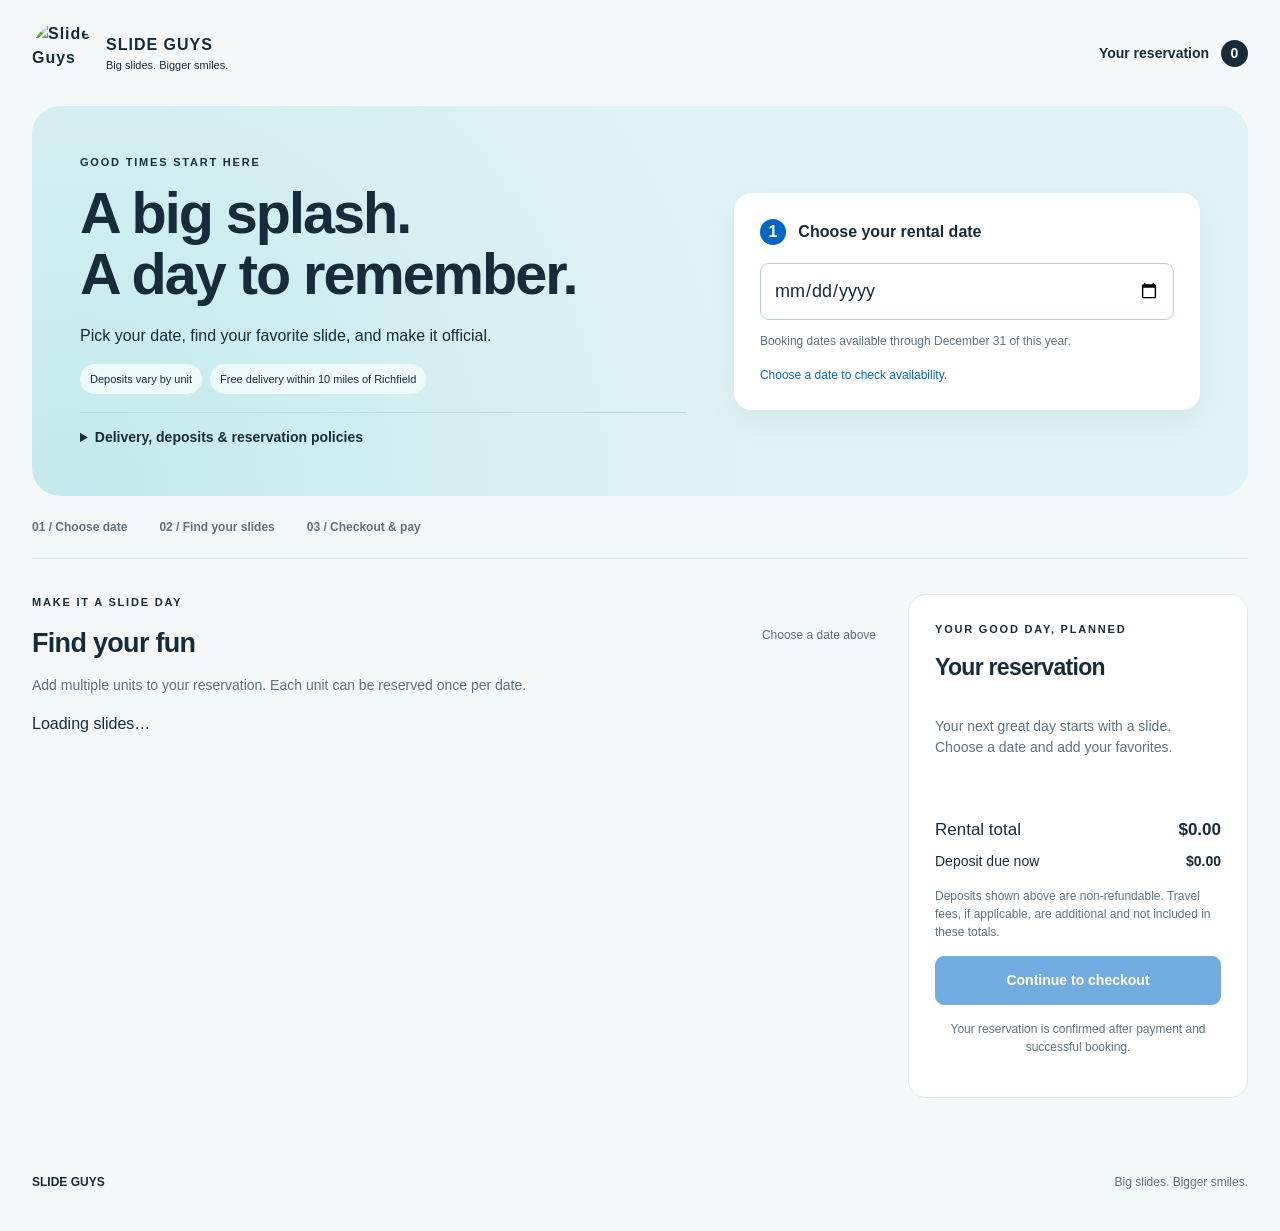
==== index.html @ e50cfa5d "Enhance recovery controls and error handling Refactor recovery controls and improve error handling i" ====
<!doctype html>
<html lang="en"><head><meta charset="utf-8"><meta name="viewport" content="width=device-width,initial-scale=1"><title>Reserve your next great day | Slide Guys</title><meta name="robots" content="noindex,nofollow"><style>:root{--ink:#162c3b;--muted:#5d7180;--blue:#0067c6;--line:#dce6ea;--green:#187447;--paper:#f5f8f8}*{box-sizing:border-box}html{scroll-behavior:smooth;scroll-padding-top:24px}body{margin:0;background:var(--paper);color:var(--ink);font-family:Arial,Helvetica,sans-serif;line-height:1.5}header,main,footer{max-width:1280px;margin:auto}header{display:flex;justify-content:space-between;align-items:center;padding:22px 32px;gap:16px}.brand{display:flex;align-items:center;gap:12px;color:var(--ink);text-decoration:none;font-weight:900;letter-spacing:1px}.brand img{width:62px;height:62px;border-radius:50%}.brand small{display:block;font-size:11px;font-weight:400;letter-spacing:0}.cart-link{color:var(--ink);text-decoration:none;font-size:14px;font-weight:700}.cart-link span{display:inline-grid;place-items:center;background:var(--ink);color:white;border-radius:50%;width:27px;height:27px;margin-left:8px}main{padding:0 32px}.hero{background:#dff2f5;border-radius:28px;padding:48px;display:grid;grid-template-columns:1.3fr 1fr;gap:48px;align-items:center;background-image:radial-gradient(circle at 4% 100%,#c3eaee 0,transparent 55%)}h1{font-size:clamp(36px,4.5vw,60px);letter-spacing:-2px;line-height:1.07;margin:10px 0 18px}h2{font-size:27px;letter-spacing:-.7px;margin:0 0 12px}h3{font-size:19px;margin:0 0 12px}p{margin:0 0 16px}.eyebrow{font-size:11px;font-weight:800;letter-spacing:1.8px;margin-bottom:12px}.hero-tags{display:flex;gap:8px;flex-wrap:wrap;font-size:11px}.hero-tags span{background:#ffffffaa;border-radius:20px;padding:7px 10px}.date-panel{background:white;padding:26px;border-radius:18px;box-shadow:0 12px 32px #18485b0c}.date-panel label{display:block;font-weight:700;margin-bottom:18px}.step{display:inline-grid;place-items:center;background:var(--blue);color:white;border-radius:50%;width:26px;height:26px;margin-right:8px}input{font:inherit;color:var(--ink);background:white;border:1px solid #b9cbd4;border-radius:9px;padding:13px;width:100%;min-width:0;margin-top:7px}input:focus-visible,button:focus-visible,a:focus-visible,summary:focus-visible{outline:3px solid #00a1d9;outline-offset:3px}.date-panel input{font-size:18px;margin:0 0 12px}.date-panel p,#dateStatus{font-size:12px;color:var(--muted)}#dateStatus{color:var(--blue)}.steps{display:flex;gap:32px;border-bottom:1px solid var(--line);padding:22px 0;font-size:12px;font-weight:700;color:var(--muted)}.layout{display:grid;grid-template-columns:minmax(0,1fr) 340px;gap:32px;margin:35px 0}.section-head{display:flex;justify-content:space-between;align-items:center;gap:12px}.section-head>span{font-size:12px;color:var(--muted)}.muted,.fine{color:var(--muted)}.muted{font-size:14px}.fine{font-size:12px;margin:15px 0}.center{text-align:center}.unit-grid{display:grid;grid-template-columns:repeat(2,minmax(0,1fr));gap:20px}.unit-card{background:white;border:1px solid var(--line);border-radius:18px;overflow:hidden;transition:box-shadow .2s,transform .2s}.unit-card:hover{box-shadow:0 10px 25px #162c3b12;transform:translateY(-2px)}.unit-image{position:relative;background:#edf3f5;min-height:210px}.unit-image img{width:100%;height:230px;object-fit:contain;display:block}.badge{position:absolute;top:12px;left:12px;padding:5px 10px;background:white;border-radius:20px;font-size:11px;font-weight:700;box-shadow:0 2px 8px #0001}.badge.available{color:var(--green)}.card-body{padding:20px}.card-body h3{font-size:20px;margin-bottom:8px}.price{font-size:23px;font-weight:800;margin-bottom:16px}.price small{font-size:12px;font-weight:400;color:var(--muted)}button{font:inherit;cursor:pointer;transition:background .15s,transform .15s}button:active{transform:scale(.98)}.primary,.secondary{border-radius:9px;padding:13px 18px;font-size:14px;font-weight:700;width:100%;border:1px solid var(--blue)}.primary{background:var(--blue);color:white}.primary:hover{background:#0057a8}.secondary{background:white;color:var(--blue)}.secondary:hover,.secondary.active{background:#e7f2ff}.secondary.active{outline:2px solid var(--blue)}button:disabled{cursor:default;opacity:.55;transform:none}.panel{background:white;border:1px solid var(--line);border-radius:18px;padding:26px}.cart{position:sticky;top:24px;align-self:start}.cart h2{font-size:23px}.empty{font-size:14px;color:var(--muted);padding:20px 0}#cartList{list-style:none;padding:0;margin:0}#cartList li{padding:16px 0;border-bottom:1px solid var(--line);display:flex;justify-content:space-between;gap:10px;font-size:14px}#cartList small{display:block;color:var(--muted);margin:4px 0}.remove{border:0;background:none;color:var(--muted);font-size:12px;text-decoration:underline;padding:4px 0}.totals{padding-top:15px}.totals>div{display:flex;justify-content:space-between;gap:16px;margin:8px 0;font-size:14px}.totals>div:first-child{font-size:17px}.policies{margin:28px 0;border-top:1px solid var(--line);border-bottom:1px solid var(--line);padding:18px 0;font-size:14px}summary{cursor:pointer;font-weight:700}.policy-content{padding-top:18px;color:var(--muted)}.checkout{max-width:760px;margin:32px auto}.fields{display:grid;grid-template-columns:1fr 1fr;gap:18px}.fields label{font-size:13px;font-weight:700}.wide{grid-column:1/-1}fieldset{border:0;padding:0;margin:0;min-width:0}.agreement{background:var(--paper);border-radius:12px;padding:22px;margin:26px 0;font-size:14px}.agreement a{color:var(--blue)}.checkbox{display:flex;align-items:flex-start;gap:12px;font-weight:700}.checkbox input{width:20px;height:20px;flex-shrink:0;margin:2px 0}.pay-choices{display:flex;gap:12px}#paypalButtons{max-width:480px;margin:24px auto}#paypalStatus{margin:16px 0 0;font-size:14px}.error{color:#a52d30!important}#notice{padding:16px;background:#fff0ed;border-radius:12px;margin-top:18px;color:#8c3026}.confirmation{max-width:720px;margin:40px auto;text-align:center}.confirmation h1{font-size:48px}.checkmark{display:grid;place-items:center;background:#e3f5e9;color:var(--green);font-size:38px;width:78px;height:78px;border-radius:50%;margin:0 auto 25px}.confirmation .totals{border-top:1px solid var(--line);margin:20px 0;text-align:left}.confirmation ul{text-align:left;padding-left:20px}.confirmation .secondary{width:auto}footer{padding:40px 32px;font-weight:800;font-size:12px}footer span{float:right;font-weight:400;color:var(--muted)}#toast{position:fixed;bottom:24px;left:50%;transform:translateX(-50%);padding:14px 22px;border-radius:30px;background:var(--ink);color:white;box-shadow:0 5px 25px #0002;z-index:10;font-size:14px;max-width:90vw}[hidden]{display:none!important}@media(max-width:1000px){.hero{padding:32px;gap:24px}.layout{grid-template-columns:minmax(0,1fr) 300px;gap:22px}.unit-grid{grid-template-columns:1fr}}@media(max-width:700px){header{padding:16px}.brand img{width:44px;height:44px}.brand{font-size:13px}.cart-link{font-size:12px}main{padding:0 16px}.hero{grid-template-columns:1fr;padding:26px;gap:24px;border-radius:20px}.steps{gap:14px;font-size:10px;justify-content:space-between}.layout{grid-template-columns:1fr}.unit-grid{grid-template-columns:repeat(2,minmax(0,1fr));gap:12px}.unit-image{min-height:155px}.unit-image img{height:165px}.card-body{padding:14px}.card-body h3{font-size:17px}.price{font-size:20px}.card-body button{padding:12px 6px;font-size:12px}.cart{position:static}.fields{grid-template-columns:1fr}.wide{grid-column:auto}.pay-choices{flex-direction:column}.section-head{align-items:flex-start}.section-head>span{max-width:120px}.panel{padding:22px}.confirmation h1{font-size:38px}footer{padding:30px 16px}}@media(max-width:380px){.unit-grid{grid-template-columns:1fr}}@media(prefers-reduced-motion:reduce){html{scroll-behavior:auto}*{transition:none!important}}@media print{header,.hero,.steps,.layout,.checkout,footer,#notice,#toast,#printBtn{display:none!important}.confirmation{border:0;margin:0;max-width:none}body{background:white}}
.hero .policies{margin:18px 0 0;padding:14px 0 0;border-top:1px solid #bad9df;border-bottom:0}.hero .policy-content p:last-child{margin-bottom:0}
</style></head>
<body><header><a class="brand" href="#"><img src="https://lh3.googleusercontent.com/a-/ALV-UjUTAoSFAR5OUMj0ZCkgLF1RMYoE-Q85G0HPftaFEBBIjjzw9cQ=s265-w265-h265" alt="Slide Guys"><span>SLIDE GUYS<small>Big slides. Bigger smiles.</small></span></a><a class="cart-link" href="#cartSection">Your reservation <span id="cartCount">0</span></a></header>
<main><section class="hero"><div><p class="eyebrow">GOOD TIMES START HERE</p><h1>A big splash.<br>A day to remember.</h1><p>Pick your date, find your favorite slide, and make it official.</p><div class="hero-tags"><span>Deposits vary by unit</span><span>Free delivery within 10 miles of Richfield</span></div><details class="policies"><summary>Delivery, deposits & reservation policies</summary><div class="policy-content"><p>Deliveries within 10 miles of Richfield are free.</p><p>All other outlying areas are available with a Travel Fee. $35 for 10–20 miles, $52 for 20–30 miles, $96 for 30–40 miles. <strong>Travel fees are not included in the total price.</strong></p><p>No cancellations. Rescheduling is subject to availability.</p><p>A non-refundable deposit is due at reservation for each unit. Each unit’s deposit is shown with its rental price. We accept Venmo, credit card, and PayPal for the deposit. We can collect cash, check, Cash App, Venmo, or PayPal the day of.</p></div></details></div><div class="date-panel"><label for="date"><span class="step">1</span> Choose your rental date</label><input type="date" id="date" required aria-describedby="dateHelp"><p id="dateHelp">Booking dates available through December 31 of this year.</p><div id="dateStatus" role="status">Choose a date to check availability.</div></div></section>
<nav class="steps" aria-label="Reservation steps"><span>01 / Choose date</span><span>02 / Find your slides</span><span>03 / Checkout & pay</span></nav>
<div id="notice" role="status" tabindex="-1" hidden></div>
<div class="layout" id="shopping"><section aria-labelledby="browseTitle"><div class="section-head"><div><p class="eyebrow">MAKE IT A SLIDE DAY</p><h2 id="browseTitle">Find your fun</h2></div><span id="browseDate">Choose a date above</span></div><p class="muted">Add multiple units to your reservation. Each unit can be reserved once per date.</p><div id="unitGrid" class="unit-grid" aria-live="polite"><p>Loading slides…</p></div><button id="retry" class="secondary" hidden>Retry loading slides</button>
</section>
<aside id="cartSection" class="cart panel"><p class="eyebrow">YOUR GOOD DAY, PLANNED</p><h2>Your reservation</h2><p id="emptyCart" class="empty">Your next great day starts with a slide. Choose a date and add your favorites.</p><ul id="cartList"></ul><div class="totals"><div><span>Rental total</span><strong id="cartTotal">$0.00</strong></div><div><span>Deposit due now</span><strong id="cartDeposit">$0.00</strong></div></div><p class="fine">Deposits shown above are non-refundable. Travel fees, if applicable, are additional and not included in these totals.</p><button id="checkoutBtn" class="primary" disabled>Continue to checkout</button><p class="fine center">Your reservation is confirmed after payment and successful booking.</p></aside></div>
<section id="checkout" class="panel checkout" hidden aria-labelledby="checkoutTitle"><p class="eyebrow">LET’S MAKE IT OFFICIAL</p><h2 id="checkoutTitle" tabindex="-1">Checkout</h2><p class="muted">Tell us where the fun is happening.</p><form id="bookingForm"><fieldset id="customerFields"><div class="fields"><label>Full name<input id="name" autocomplete="name" required></label><label>Phone number<input id="phone" type="tel" autocomplete="tel" required></label><label class="wide">Email address<input id="email" type="email" autocomplete="email" required></label><label>Delivery address<input id="address" autocomplete="street-address" required></label><label>City<input id="city" autocomplete="address-level2" required></label></div><div class="agreement"><h3>One last thing before the fun</h3><p>No cancellations. Rescheduling is subject to availability. Each unit’s deposit is non-refundable. <span id="depositAgreement"></span></p><p>Please review our <a href="https://www.canva.com/design/DAGvLXmYrCQ/urL0oPQKv3g2IDZnXb7URw/view?utm_content=DAGvLXmYrCQ&utm_campaign=designshare&utm_medium=link2&utm_source=uniquelinks&utlId=hcf7d7df185" target="_blank" rel="noopener noreferrer">liability release form ↗</a>. By making a reservation and payment, you are agreeing to the terms and conditions.</p><label class="checkbox"><input type="checkbox" id="agreeTerms" required><span>I have read and agree to the terms, conditions, and liability release.</span></label></div><h3>Choose how much to pay today</h3><div class="pay-choices"><button type="button" id="payDepositBtn" class="secondary" aria-pressed="false">Pay deposit</button><button type="button" id="payFullBtn" class="secondary" aria-pressed="false">Pay full amount</button></div><p class="fine">Pay securely with PayPal, Venmo, or card. Available payment methods are shown below.</p></fieldset></form><div id="paymentOptions" hidden><div id="paypalButtons"></div></div><div id="recoveryPanel" class="agreement" hidden><h3>Let’s check your reservation.</h3><p>We’ll check your payment before you try again.</p><button type="button" id="recoverBtn" class="secondary">Check reservation status</button></div><p id="paypalStatus" role="status" tabindex="-1"></p></section>
<section id="confirmation" class="panel confirmation" hidden tabindex="-1" aria-labelledby="confirmedTitle"><div class="checkmark">✓</div><p class="eyebrow">GET READY FOR A GREAT DAY</p><h1 id="confirmedTitle">You’re booked!</h1><p id="confirmationGreeting"></p><div id="confirmationDetails"></div><p id="emailStatus" role="status"></p><p>Travel fees are additional and are not included above. No cancellations. Rescheduling is subject to availability.</p><button class="secondary" id="printBtn">Print confirmation</button><button type="button" class="secondary" id="newTestBtn" style="margin:12px">Start another reservation</button></section>
</main><footer>SLIDE GUYS <span>Big slides. Bigger smiles.</span></footer><div id="toast" role="status" hidden></div>
<script src="https://cdn.jsdelivr.net/npm/@supabase/supabase-js@2"></script><script>'use strict';
document.addEventListener('DOMContentLoaded', async () => {
  const config = {"url":"https://vaobmohukgcqfvnclqyh.supabase.co","key":"eyJhbGciOiJIUzI1NiIsInR5cCI6IkpXVCJ9.eyJpc3MiOiJzdXBhYmFzZSIsInJlZiI6InZhb2Jtb2h1a2djcWZ2bmNscXloIiwicm9sZSI6ImFub24iLCJpYXQiOjE3NDQ3NTcyNzksImV4cCI6MjA2MDMzMzI3OX0.6pl5QBTVUr8wu3bn4kXhI2kPE5qf97PrIbUw7-0382M"};
  if(location.origin!=='https://slideguys-calendar.vercel.app'){document.getElementById('notice').hidden=false;document.getElementById('notice').textContent='Open this booking page at https://slideguys-calendar.vercel.app/ to connect to the booking checkout.';document.getElementById('unitGrid').textContent='Booking checkout requires the hosted booking page.';return;}
  const $ = id => document.getElementById(id);
  const money = value => '$' + Number(value).toFixed(2);
  const dateText = value => new Date(value + 'T12:00:00').toLocaleDateString('en-US', {month:'short',day:'numeric',year:'numeric'});
  const localDate = date => `${date.getFullYear()}-${String(date.getMonth()+1).padStart(2,'0')}-${String(date.getDate()).padStart(2,'0')}`;
  const today = new Date(), year = today.getFullYear();
  $('date').min = localDate(today); $('date').max = `${year}-12-31`;
  $('dateHelp').textContent = `Choose a date from today through December 31, ${year}. Bookings for next year open January 1st.`;
  let units = [], booked = new Set(), cart = [], checking = false, availabilityReady = false, request = 0;
  let payType = null, locked = false, captured = false, finalized = false, snapshot = null, paypalRendered = false, toastTimer;
  const depositTotal = items => items.reduce((sum,item)=>sum+Math.round(Number(item.deposit)*100),0)/100;
  const total = items => items.reduce((sum,item) => sum + Number(item.price), 0);
  const key = item => `${item.unitId}|${item.date}`;
  const validDate = value => !!value && value >= localDate(new Date()) && value <= `${new Date().getFullYear()}-12-31` && value.startsWith(`${new Date().getFullYear()}-`);
  function notice(message) { $('notice').textContent = message; $('notice').hidden = !message; }
  function status(message, error=false) { $('paypalStatus').textContent = message; $('paypalStatus').classList.toggle('error',error); if(error && recovery){recoveryNeedsAttention=true;recoveryControls();} }
  function toast(message) {clearTimeout(toastTimer);$('toast').textContent=message;$('toast').hidden=false;toastTimer=setTimeout(()=>$('toast').hidden=true,3200);}
  function element(tag,text,className) {const node=document.createElement(tag);if(text!==undefined)node.textContent=text;if(className)node.className=className;return node;}
  function resetPayment() {payType=null;$('paymentOptions').hidden=true;for(const id of ['payFullBtn','payDepositBtn']){$(id).classList.remove('active');$(id).setAttribute('aria-pressed','false');}status('');}
  function lock(value) {locked=value;$('date').disabled=value;$('customerFields').disabled=value;$('checkoutBtn').disabled=value||!cart.length;renderCart();renderUnits();}
  let db;
  try {db=window.supabase.createClient(config.url,config.key);}
  catch(error){notice('The booking service could not load. Please reload this page before continuing.');return;}
  function renderUnits() {
    const grid=$('unitGrid');grid.replaceChildren();
    if(!units.length){grid.append(element('p','No slides are available to display right now.'));return;}
    for(const unit of units){
      const inCart=cart.some(item=>key(item)===`${unit.id}|${$('date').value}`), isBooked=booked.has(String(unit.id));
      const label=!$('date').value?'Choose a date':checking?'Checking availability…':!availabilityReady?'Availability unavailable':isBooked?'Booked for this date':inCart?'In your reservation':'Available';
      const card=element('article',undefined,'unit-card'),media=element('div',undefined,'unit-image'),img=element('img');
      img.src=unit.thumbnail_url||'';img.alt=unit.name;img.loading='lazy';img.addEventListener('error',()=>{img.hidden=true;media.append(element('p','Slide photo unavailable','fine center'));},{once:true});
      media.append(img,element('span',label,'badge'+(label==='Available'?' available':'')));
      const body=element('div',undefined,'card-body'),price=element('div',money(unit.price)+' ','price');price.append(element('small','/ rental'));
      const button=element('button',inCart?'✓ Added':isBooked?'Unavailable':!$('date').value?'Choose a date':'Add to reservation','primary');
      button.type='button';button.disabled=locked||checking||!availabilityReady||isBooked||inCart||!Number.isFinite(Number(unit.deposit_amount))||Number(unit.deposit_amount)<0.01||Number(unit.deposit_amount)>Number(unit.price);button.setAttribute('aria-label',`${button.textContent}: ${unit.name}`);button.addEventListener('click',()=>addUnit(unit));
      body.append(element('h3',unit.name),price,element('p','Deposit: '+money(unit.deposit_amount),'fine'),button);card.append(media,body);grid.append(card);
    }
  }
  function renderCart(){
    $('cartList').replaceChildren();$('emptyCart').hidden=cart.length>0;$('cartCount').textContent=cart.length;
    for(const item of cart){const li=element('li'),info=element('div');info.append(element('strong',item.unitName),element('small',dateText(item.date)));
      const remove=element('button','Remove','remove');remove.type='button';remove.disabled=locked;remove.setAttribute('aria-label',`Remove ${item.unitName} for ${dateText(item.date)}`);
      remove.addEventListener('click',()=>{if(locked)return;cart=cart.filter(other=>key(other)!==key(item));resetPayment();renderCart();renderUnits();if(!cart.length)$('checkout').hidden=true;});
      info.append(element('small','Deposit: '+money(item.deposit)),remove);li.append(info,element('strong',money(item.price)));$('cartList').append(li);
    }
    $('depositAgreement').textContent='Your non-refundable deposit total is '+money(depositTotal(cart))+'.';
    $('cartTotal').textContent=money(total(cart));$('cartDeposit').textContent=money(depositTotal(cart));
    $('payFullBtn').textContent=`Pay full amount · ${money(total(cart))}`;$('payDepositBtn').textContent=`Pay deposit · ${money(depositTotal(cart))}`;
    $('checkoutBtn').disabled=locked||!cart.length;
  }
  async function loadUnits(){
    $('retry').hidden=true;
    try{const {data,error}=await db.from('units').select('id, name, thumbnail_url, price, deposit_amount, order').eq('is_hidden',false).order('order',{ascending:true});if(error)throw error;
      units=data||[];if(units.some(unit=>!Number.isFinite(Number(unit.price))||Number(unit.price)<0))throw new Error('Invalid unit price');
      renderUnits();if($('date').value)await refreshAvailability($('date').value);
    }catch(error){units=[];renderUnits();notice('We could not load the slide catalog. Please try again.');$('retry').hidden=false;}
  }
  async function refreshAvailability(value){
    const token=++request;checking=true;availabilityReady=false;booked=new Set();renderUnits();$('dateStatus').textContent='Checking your date…';
    try{const {data,error}=await db.rpc('sg_live_availability',{p_date:value});if(error)throw error;if(token!==request||$('date').value!==value)return false;
      booked=new Set((data||[]).map(row=>String(row.unit)));availabilityReady=true;$('dateStatus').textContent=`Availability for ${dateText(value)} is ready.`;return true;
    }catch(error){if(token===request)$('dateStatus').textContent='Unable to check availability. Choose your date again to retry.';return false;}
    finally{if(token===request){checking=false;renderUnits();}}
  }
  $('date').addEventListener('change',async()=>{resetPayment();notice('');const value=$('date').value;
    if(!validDate(value)){++request;availabilityReady=false;checking=false;$('date').value='';$('dateStatus').textContent='Choose a date from today through December 31 of this year.';$('browseDate').textContent='Choose a date above';renderUnits();return;}
    $('browseDate').textContent=dateText(value);await refreshAvailability(value);
  });
  async function addUnit(unit){
    if(locked||checking)return;const date=$('date').value;if(!validDate(date))return notice('Please choose a date within the current booking year.');
    if(!await refreshAvailability(date)||date!==$('date').value)return;
    const item={unitId:String(unit.id),unitName:unit.name,price:Number(unit.price),deposit:Number(unit.deposit_amount),date};
    if(booked.has(item.unitId))return notice('That unit has just been booked for this date. Please choose another slide or date.');
    if(cart.some(other=>key(other)===key(item)))return;
    cart.push(item);resetPayment();notice('');renderCart();renderUnits();toast(`${unit.name} added to your reservation`);
  }
  $('retry').addEventListener('click',loadUnits);
  $('bookingForm').addEventListener('submit',event=>event.preventDefault());
  $('checkoutBtn').addEventListener('click',()=>{if(!cart.length||locked)return;$('checkout').hidden=false;$('checkoutTitle').focus();$('checkout').scrollIntoView({behavior:'smooth'});});
  for(const id of ['name','phone','email','address','city','agreeTerms'])$(id).addEventListener('input',()=>{if(!locked)resetPayment();});
  function validate(){
    if(!cart.length){notice('Add at least one slide to your reservation.');return false;}
    if(cart.some(item=>!validDate(item.date))){notice('Every rental date must be from today through December 31 of this year. Remove any invalid dates from your reservation.');return false;}
    for(const id of ['name','phone','email','address','city']){const input=$(id);input.value=input.value.trim();}
    return $('bookingForm').reportValidity();
  }
  async function ensureAvailable(items){
    for(const item of items){const {data,error}=await db.rpc('sg_live_availability',{p_date:item.date});
      if(error)throw new Error('We could not verify availability. Please try again.');
      if(data?.some(row=>row.unit===item.unitId))throw new Error(`${item.unitName} is already booked for ${dateText(item.date)}. Please remove it from your reservation.`);
    }
  }
  function choosePayment(type){if(locked||!validate())return;payType=type;for(const [id,value]of [['payFullBtn','full'],['payDepositBtn','deposit']]){$(id).classList.toggle('active',value===type);$(id).setAttribute('aria-pressed',String(value===type));}
    $('paymentOptions').hidden=false;status(`Paying ${money(type==='full'?total(cart):depositTotal(cart))} today. Travel fees are not included.`);renderPayPal();
  }
  $('payFullBtn').addEventListener('click',()=>choosePayment('full'));$('payDepositBtn').addEventListener('click',()=>choosePayment('deposit'));
  const STORAGE_KEY = 'slide-guys-live-checkout-v1';
  let recovery = null, serverCheckout = null, operationBusy = false, sdkLoading = null;
  let recoveryNeedsAttention=false, recoveryVerified=false;
  function storedRecovery() {
    const value = JSON.parse(localStorage.getItem(STORAGE_KEY) || 'null');
    if (value && (!/^[0-9a-f-]{36}$/.test(value.id) || !/^[0-9a-f]{64}$/.test(value.recovery_token))) {
      throw new Error('The saved checkout is invalid. Contact Slide Guys before starting another reservation.');
    }
    return value;
  }
  function rememberRecovery() {
    // Persist BEFORE any network request. No customer contact details are stored.
    const current = storedRecovery();
    if (current) { recovery = current; return; }
    const value = {id:crypto.randomUUID(),recovery_token:Array.from(crypto.getRandomValues(new Uint8Array(32))).map(n=>n.toString(16).padStart(2,'0')).join('')};
    localStorage.setItem(STORAGE_KEY,JSON.stringify(value));
    recovery = storedRecovery();
    if (!recovery || recovery.id !== value.id) throw new Error('Could not save the checkout recovery reference.');
  }
  async function api(action, payload = {}) {
    recoveryVerified=false;recoveryControls();
    let response, data;
    try {
      response = await fetch(config.url+'/functions/v1/sg-live-checkout',{
        method:'POST',headers:{'Content-Type':'application/json',apikey:config.key,Authorization:'Bearer '+config.key},
        body:JSON.stringify({...payload,...(recovery || {}),action}),signal:AbortSignal.timeout(45000)
      });
      data = await response.json();
    } catch { throw new Error(recovery ? 'Your connection was interrupted. Select “Check reservation status” before trying again.' : 'Could not connect to the checkout server. Check that its allowed website is https://slideguys-calendar.vercel.app and redeploy the function. No checkout has been started.'); }
    if (!response.ok || !data.ok) {const error=new Error(data.message || data.code || 'The checkout could not continue.');error.code=data.code;throw error;}
    if (data.environment !== 'live' && data.checkout?.environment !== 'live') throw new Error('Payment environment verification failed. Payment is blocked.');
    return data;
  }
  function recoveryControls() {
    $('recoveryPanel').hidden = !recovery || !recoveryNeedsAttention || finalized;
    $('recoverBtn').disabled = operationBusy;
  }
  function showTestConfirmation(checkout) {
    finalized = true;
    $('shopping').hidden = true; $('checkout').hidden = true; $('confirmation').hidden = false;
    $('confirmedTitle').textContent = 'You’re booked!';
    $('confirmationGreeting').textContent = 'Your payment and reservation were recorded successfully.';
    const list = element('ul');
    for (const item of checkout.items) list.append(element('li',`${item.unit_name} · ${dateText(item.rental_date)} · ${money(item.price_cents/100)}`));
    const totals = element('div',undefined,'totals');
    for (const [label,value] of [['Rental total',checkout.rental_total_cents],['Amount paid',checkout.paid_cents],['Remaining rental balance',checkout.rental_total_cents-checkout.paid_cents]]) {
      const row = element('div');row.append(element('span',label),element('strong',money(value/100)));totals.append(row);
    }
    $('confirmationDetails').replaceChildren(list,totals,element('p','Reservation: '+checkout.id,'fine'),element('p','PayPal order: '+checkout.order_id,'fine'),element('p','Payment reference: '+checkout.capture_id,'fine'));
    $('emailStatus').textContent = 'Your confirmation emails are queued for delivery. Keep this reservation reference for your records.';
    if(checkout.reservation_changed){$('confirmedTitle').textContent='Reservation updated';$('confirmationGreeting').textContent='Slide Guys has changed or removed this reservation. The details below are your original payment receipt. Contact Slide Guys for the current rental details.';}
    $('confirmation').focus();$('confirmation').scrollIntoView({behavior:'smooth'});
  }
  async function applyCheckout(checkout) {
    if (!checkout || checkout.id !== recovery?.id || checkout.environment !== 'live') throw new Error('Unexpected checkout response. Do not submit another payment.');
    serverCheckout = checkout;recoveryVerified=true;
    if(['held','capture_pending','needs_review'].includes(checkout.status))recoveryNeedsAttention=true;
    cart = checkout.items.map(item=>({unitId:item.unit_id,unitName:item.unit_name,price:item.price_cents/100,deposit:Number(item.deposit_cents??5000)/100,date:item.rental_date}));
    payType = checkout.payment_type;
    lock(true);$('checkout').hidden = false;$('paymentOptions').hidden = true;
    recoveryControls();
    if (checkout.status === 'confirmed') { showTestConfirmation(checkout);return; }
    if (checkout.status === 'expired') {
      // The server releases only unpaid holds. Pending captures cannot reach here.
      localStorage.removeItem(STORAGE_KEY);recovery = null;serverCheckout = null;
      lock(false);resetPayment();recoveryControls();
      status('You’re ready to continue. Choose your payment amount below.');
      return;
    }
    if (checkout.status === 'order_created') {
      status(`Payment: ${money(checkout.payment_due_cents/100)}. Complete your payment below.`);
      $('paymentOptions').hidden = false;await renderPayPal();
    } else if (checkout.status === 'held') {
      status('Getting checkout ready for you…');
      // Only a server-reported held checkout enters this branch. The server
      // rechecks under its lock and refuses release if capture has started.
      const next=(await api('cancel')).checkout;
      if(!next || next.status==='held')throw new Error('We couldn’t finish checking your reservation. Please check its status again.');
      await applyCheckout(next);
    } else {
      status(checkout.status === 'needs_review'
        ? 'We’re reviewing your payment. Please contact Slide Guys before trying to pay again.'
        : 'The payment result is being verified. Use “Check reservation status” to recover the same attempt. Do not pay again.',true);
    }
  }
  async function checkRecovery() {
  async function checkRecovery(releaseUnpaid=false) {
    if(releaseUnpaid===true && recovery){
      recovery.releaseRequested=true;
      try{localStorage.setItem(STORAGE_KEY,JSON.stringify(recovery));}catch{}
    }
    if (operationBusy || !recovery) return;
    recoveryNeedsAttention=true;operationBusy = true;recoveryControls();
    try { await applyCheckout((await api('status')).checkout); }
    try {
      let checkout=(await api('status')).checkout;
      if(recovery?.releaseRequested===true && ['held','order_created'].includes(checkout.status)){
        checkout=(await api('cancel')).checkout;
      }
      await applyCheckout(checkout);
    }
    catch (error) { lock(true);$('checkout').hidden=false;status(error.message,true); }
    finally { operationBusy=false;recoveryControls(); }
  }
  async function loadSandboxSDK() {
    if (window.sgLivePayPal) return;
    if (!sdkLoading) sdkLoading = (async()=>{
      const data = await api('config');
      if (!data.client_id || data.environment !== 'live') throw new Error('Missing payment configuration.');
      await new Promise((resolve,reject)=>{
        const script=document.createElement('script');
        script.setAttribute('data-namespace','sgLivePayPal');
        script.src='https://www.paypal.com/sdk/js?'+new URLSearchParams({'client-id':data.client_id,components:'buttons','enable-funding':'card,venmo',currency:'USD',intent:'capture'});
        script.onload=resolve;script.onerror=()=>{script.remove();reject(new Error('PayPal buttons could not load. Please retry.'));};
        document.head.append(script);
      });
      if (!window.sgLivePayPal) throw new Error('PayPal SDK did not initialize.');
    })().catch(error=>{sdkLoading=null;throw error;});
    await sdkLoading;
  }
  async function renderPayPal() {
    if (paypalRendered) return;
    try {
      await loadSandboxSDK();
      if (paypalRendered) return;
      paypalRendered=true;
      await window.sgLivePayPal.Buttons({style:{layout:'vertical',shape:'rect',label:'pay'},
        createOrder:async()=>{
          if (operationBusy) throw new Error('Checkout is already processing.');
          operationBusy=true;
          try {
            if (recovery) {
              const checkout=(await api('status')).checkout;
              if (checkout.status!=='order_created') {await applyCheckout(checkout);throw new Error('Check this checkout before continuing.');}
              serverCheckout=checkout;
              return checkout.order_id;
            }
            if (!validate() || !payType) throw new Error('Complete your details and choose a payment amount.');
            const payload={items:cart.map(item=>({unit_id:item.unitId,date:item.date})),payment_type:payType,
              expected_due_cents:Math.round((payType==='full'?total(cart):depositTotal(cart))*100),expected_deposit_cents:Math.round(depositTotal(cart)*100),agreed:$('agreeTerms').checked,
              customer:Object.fromEntries(['name','phone','email','address','city'].map(id=>[id,$(id).value.trim()]))};
            rememberRecovery();lock(true);recoveryControls();
            const checkout=(await api('create',payload)).checkout;
            await applyCheckout(checkout);
            if(checkout.status!=='order_created'||!checkout.order_id)throw new Error('The checkout is not payable.');
            return checkout.order_id;
          } catch(error) {
            if(['INVALID_UNIT_DEPOSIT','CHECKOUT_PAUSED','UNIT_UNAVAILABLE','PRICE_CHANGED','INVALID_CART','INVALID_CUSTOMER','INVALID_CATALOG_PRICE','UNIT_NOT_FOUND','INVALID_RENTAL_DATE','DUPLICATE_CART_ITEM','AGREEMENT_REQUIRED','CHECKOUT_CAPACITY','INVALID_PAYMENT_AMOUNT','INVALID_REQUEST'].includes(error.code)){localStorage.removeItem(STORAGE_KEY);recovery=null;serverCheckout=null;lock(false);resetPayment();}
            if(recovery){lock(true);$('paymentOptions').hidden=true;}
            status(error.message,true);throw error;
          } finally {operationBusy=false;recoveryControls();}
        },
        onApprove:async()=>{
          if(operationBusy||finalized||!recovery)return;
          operationBusy=true;lock(true);$('paymentOptions').hidden=true;status('Verifying your payment…');recoveryControls();
          try{await applyCheckout((await api('capture')).checkout);}
          catch(error){status(error.message,true);}
          finally{operationBusy=false;recoveryControls();}
        },
        onCancel:()=>{status('PayPal was closed. You can continue with the payment buttons below.');checkRecovery();},
        onCancel:()=>{status('Checking your payment and getting checkout ready…');checkRecovery(true);},
        onError:()=>{if(recovery){lock(true);$('paymentOptions').hidden=true;recoveryControls();status('The payment did not finish. Use “Check reservation status” before trying again.',true);}
          else if(!$('paypalStatus').classList.contains('error'))status('PayPal could not start. Please try again.',true);}
      }).render('#paypalButtons');
    } catch(error){paypalRendered=false;status(error.message,true);}
  }
  $('recoverBtn').addEventListener('click',checkRecovery);
  $('newTestBtn').addEventListener('click',()=>{
    if(!finalized)return;
    localStorage.removeItem(STORAGE_KEY);location.reload();
  });
  window.addEventListener('storage',event=>{
    if(event.key===STORAGE_KEY){lock(true);$('paymentOptions').hidden=true;notice('The checkout changed in another tab. Reload this page to recover its current state.');}
  });
  async function restoreCheckout(){
    try{recovery=storedRecovery();if(recovery){lock(true);$('checkout').hidden=false;recoveryControls();await checkRecovery();}}
    catch(error){lock(true);notice(error.message);}
  }
  $('printBtn').addEventListener('click',()=>window.print());renderCart();await restoreCheckout();await loadUnits();
});
</script></body></html>
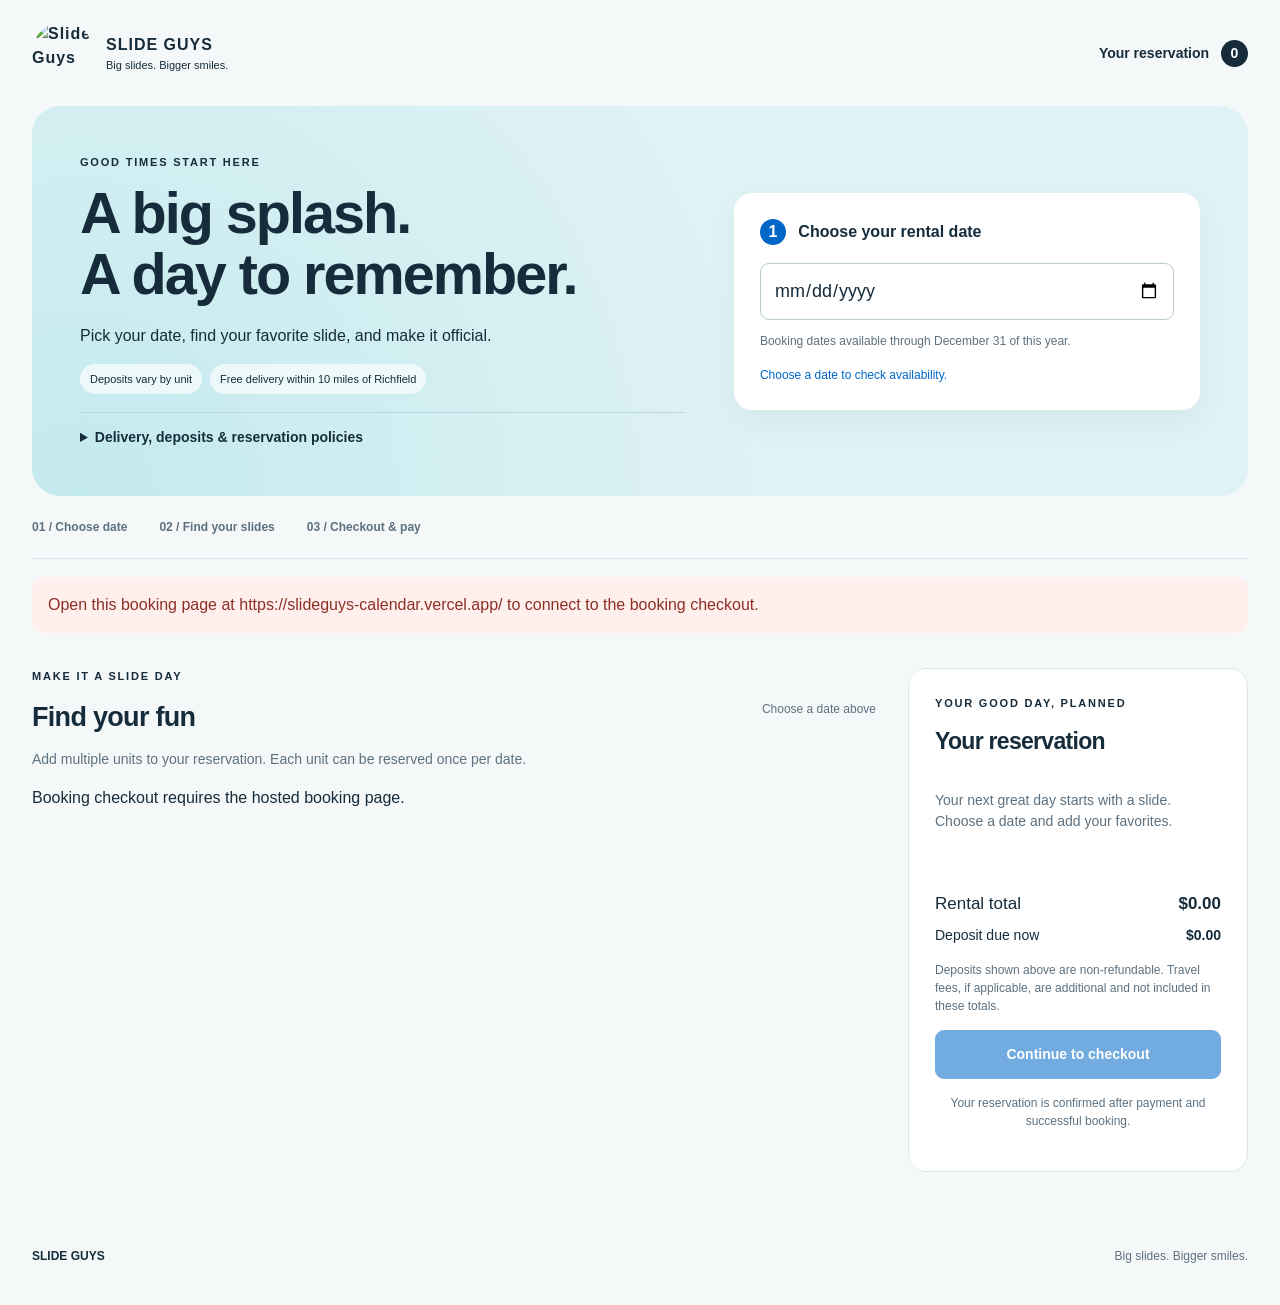
==== commit 980b37ed: "Refactor checkRecovery function and update error handling" ====
--- a/index.html
+++ b/index.html
@@ -196,7 +196,6 @@
         : 'The payment result is being verified. Use “Check reservation status” to recover the same attempt. Do not pay again.',true);
     }
   }
-  async function checkRecovery() {
   async function checkRecovery(releaseUnpaid=false) {
     if(releaseUnpaid===true && recovery){
       recovery.releaseRequested=true;
@@ -204,7 +203,6 @@
     }
     if (operationBusy || !recovery) return;
     recoveryNeedsAttention=true;operationBusy = true;recoveryControls();
-    try { await applyCheckout((await api('status')).checkout); }
     try {
       let checkout=(await api('status')).checkout;
       if(recovery?.releaseRequested===true && ['held','order_created'].includes(checkout.status)){
@@ -270,7 +268,6 @@
           catch(error){status(error.message,true);}
           finally{operationBusy=false;recoveryControls();}
         },
-        onCancel:()=>{status('PayPal was closed. You can continue with the payment buttons below.');checkRecovery();},
         onCancel:()=>{status('Checking your payment and getting checkout ready…');checkRecovery(true);},
         onError:()=>{if(recovery){lock(true);$('paymentOptions').hidden=true;recoveryControls();status('The payment did not finish. Use “Check reservation status” before trying again.',true);}
           else if(!$('paypalStatus').classList.contains('error'))status('PayPal could not start. Please try again.',true);}
@@ -290,5 +287,6 @@
     catch(error){lock(true);notice(error.message);}
   }
   $('printBtn').addEventListener('click',()=>window.print());renderCart();await restoreCheckout();await loadUnits();
+  $('printBtn').addEventListener('click',()=>window.print());renderCart();await Promise.all([restoreCheckout(),loadUnits()]);
 });
 </script></body></html>
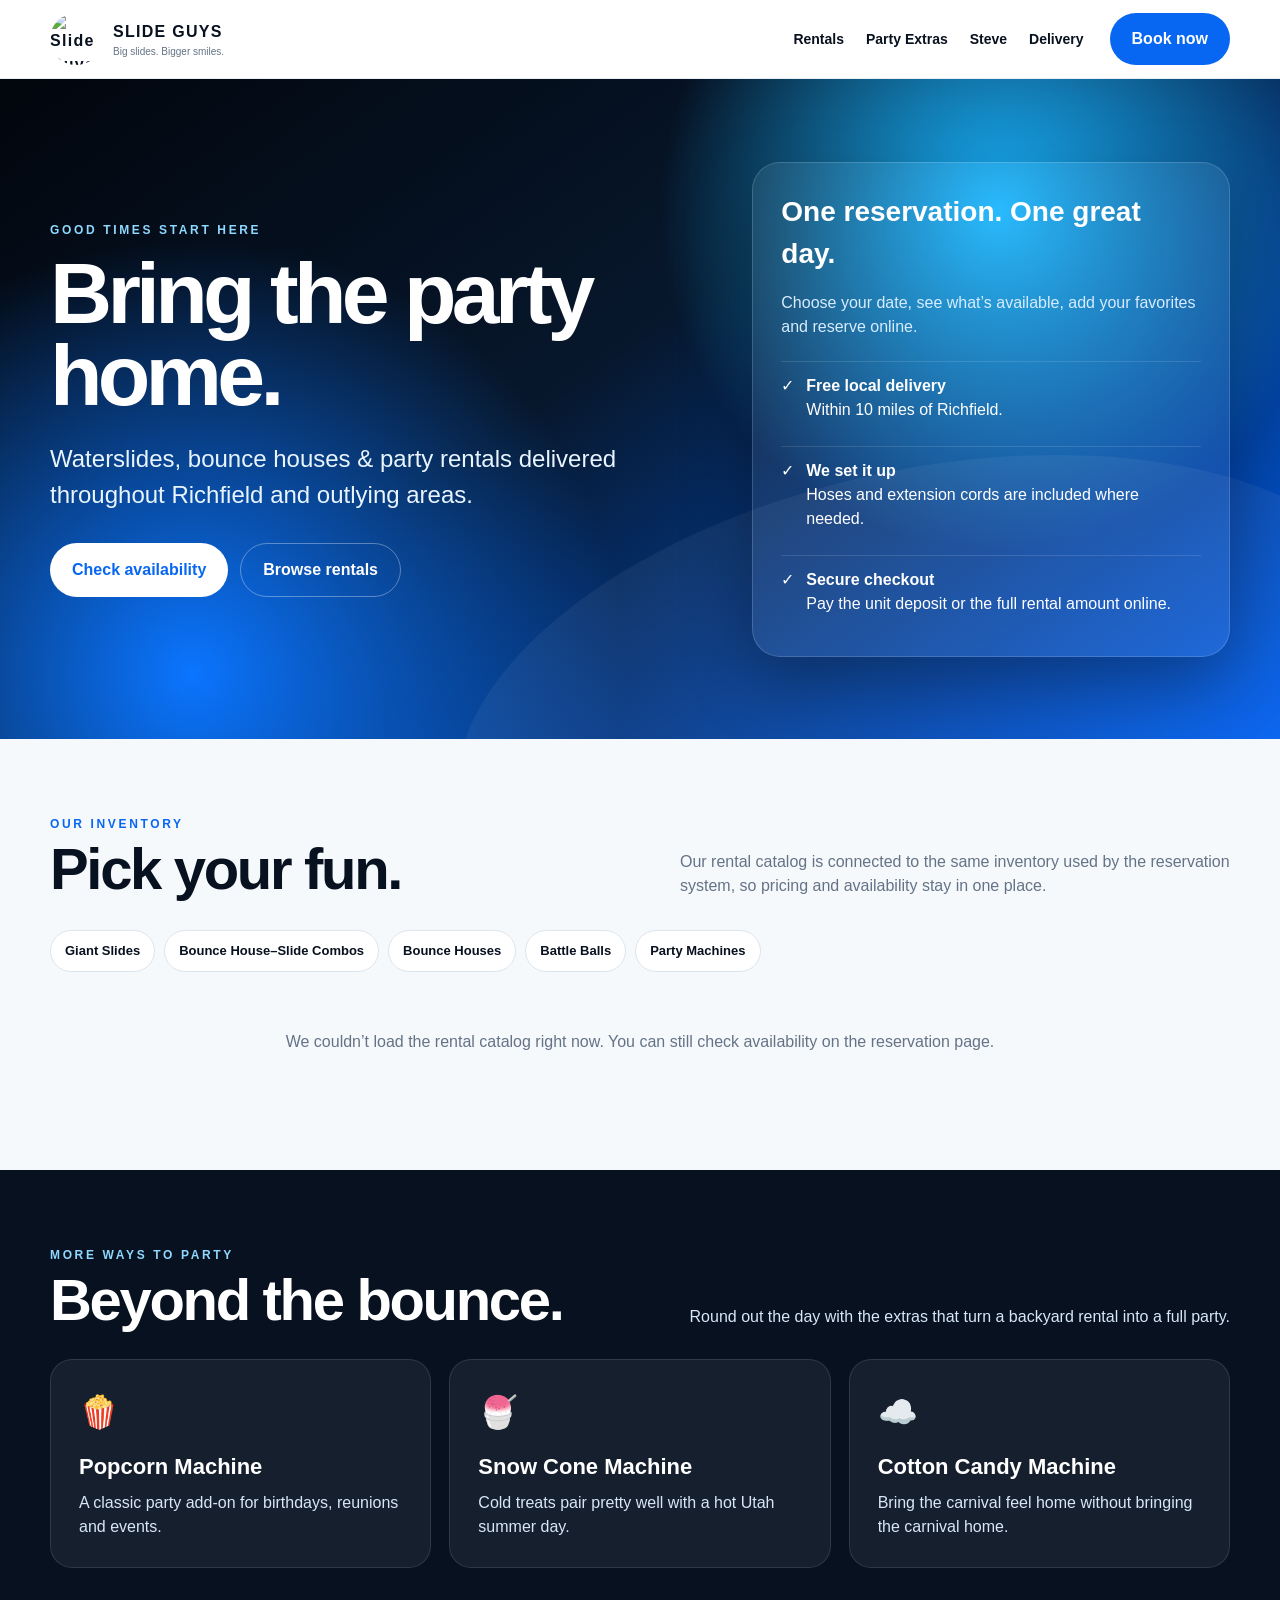
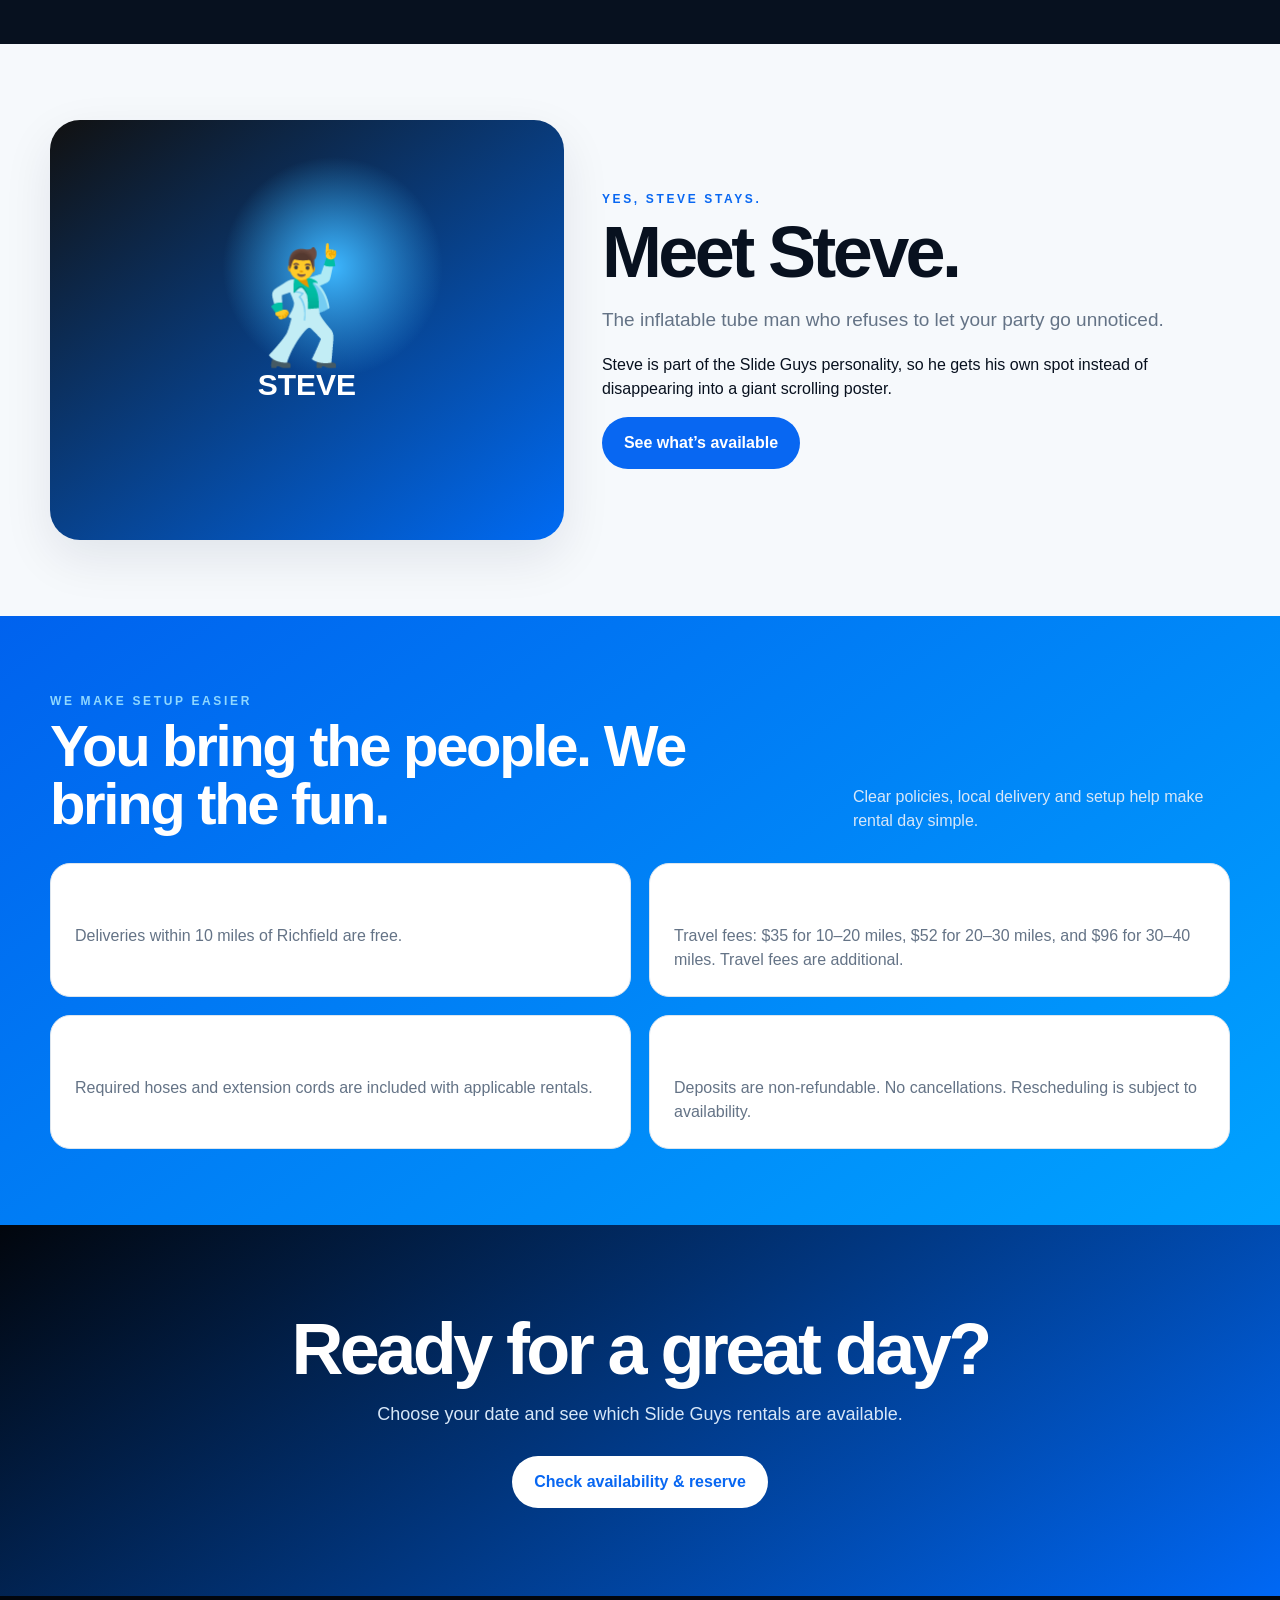
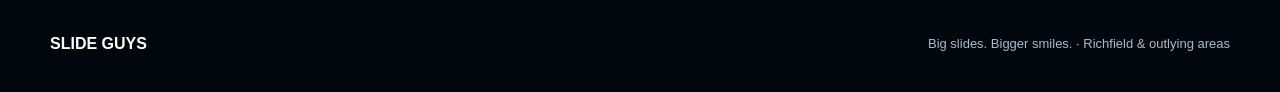
==== commit 91c5ca12: "Update print statement from 'Hello' to 'Goodbye'" ====
--- a/index.html
+++ b/index.html
@@ -1,292 +1,1279 @@
 <!doctype html>
-<html lang="en"><head><meta charset="utf-8"><meta name="viewport" content="width=device-width,initial-scale=1"><title>Reserve your next great day | Slide Guys</title><meta name="robots" content="noindex,nofollow"><style>:root{--ink:#162c3b;--muted:#5d7180;--blue:#0067c6;--line:#dce6ea;--green:#187447;--paper:#f5f8f8}*{box-sizing:border-box}html{scroll-behavior:smooth;scroll-padding-top:24px}body{margin:0;background:var(--paper);color:var(--ink);font-family:Arial,Helvetica,sans-serif;line-height:1.5}header,main,footer{max-width:1280px;margin:auto}header{display:flex;justify-content:space-between;align-items:center;padding:22px 32px;gap:16px}.brand{display:flex;align-items:center;gap:12px;color:var(--ink);text-decoration:none;font-weight:900;letter-spacing:1px}.brand img{width:62px;height:62px;border-radius:50%}.brand small{display:block;font-size:11px;font-weight:400;letter-spacing:0}.cart-link{color:var(--ink);text-decoration:none;font-size:14px;font-weight:700}.cart-link span{display:inline-grid;place-items:center;background:var(--ink);color:white;border-radius:50%;width:27px;height:27px;margin-left:8px}main{padding:0 32px}.hero{background:#dff2f5;border-radius:28px;padding:48px;display:grid;grid-template-columns:1.3fr 1fr;gap:48px;align-items:center;background-image:radial-gradient(circle at 4% 100%,#c3eaee 0,transparent 55%)}h1{font-size:clamp(36px,4.5vw,60px);letter-spacing:-2px;line-height:1.07;margin:10px 0 18px}h2{font-size:27px;letter-spacing:-.7px;margin:0 0 12px}h3{font-size:19px;margin:0 0 12px}p{margin:0 0 16px}.eyebrow{font-size:11px;font-weight:800;letter-spacing:1.8px;margin-bottom:12px}.hero-tags{display:flex;gap:8px;flex-wrap:wrap;font-size:11px}.hero-tags span{background:#ffffffaa;border-radius:20px;padding:7px 10px}.date-panel{background:white;padding:26px;border-radius:18px;box-shadow:0 12px 32px #18485b0c}.date-panel label{display:block;font-weight:700;margin-bottom:18px}.step{display:inline-grid;place-items:center;background:var(--blue);color:white;border-radius:50%;width:26px;height:26px;margin-right:8px}input{font:inherit;color:var(--ink);background:white;border:1px solid #b9cbd4;border-radius:9px;padding:13px;width:100%;min-width:0;margin-top:7px}input:focus-visible,button:focus-visible,a:focus-visible,summary:focus-visible{outline:3px solid #00a1d9;outline-offset:3px}.date-panel input{font-size:18px;margin:0 0 12px}.date-panel p,#dateStatus{font-size:12px;color:var(--muted)}#dateStatus{color:var(--blue)}.steps{display:flex;gap:32px;border-bottom:1px solid var(--line);padding:22px 0;font-size:12px;font-weight:700;color:var(--muted)}.layout{display:grid;grid-template-columns:minmax(0,1fr) 340px;gap:32px;margin:35px 0}.section-head{display:flex;justify-content:space-between;align-items:center;gap:12px}.section-head>span{font-size:12px;color:var(--muted)}.muted,.fine{color:var(--muted)}.muted{font-size:14px}.fine{font-size:12px;margin:15px 0}.center{text-align:center}.unit-grid{display:grid;grid-template-columns:repeat(2,minmax(0,1fr));gap:20px}.unit-card{background:white;border:1px solid var(--line);border-radius:18px;overflow:hidden;transition:box-shadow .2s,transform .2s}.unit-card:hover{box-shadow:0 10px 25px #162c3b12;transform:translateY(-2px)}.unit-image{position:relative;background:#edf3f5;min-height:210px}.unit-image img{width:100%;height:230px;object-fit:contain;display:block}.badge{position:absolute;top:12px;left:12px;padding:5px 10px;background:white;border-radius:20px;font-size:11px;font-weight:700;box-shadow:0 2px 8px #0001}.badge.available{color:var(--green)}.card-body{padding:20px}.card-body h3{font-size:20px;margin-bottom:8px}.price{font-size:23px;font-weight:800;margin-bottom:16px}.price small{font-size:12px;font-weight:400;color:var(--muted)}button{font:inherit;cursor:pointer;transition:background .15s,transform .15s}button:active{transform:scale(.98)}.primary,.secondary{border-radius:9px;padding:13px 18px;font-size:14px;font-weight:700;width:100%;border:1px solid var(--blue)}.primary{background:var(--blue);color:white}.primary:hover{background:#0057a8}.secondary{background:white;color:var(--blue)}.secondary:hover,.secondary.active{background:#e7f2ff}.secondary.active{outline:2px solid var(--blue)}button:disabled{cursor:default;opacity:.55;transform:none}.panel{background:white;border:1px solid var(--line);border-radius:18px;padding:26px}.cart{position:sticky;top:24px;align-self:start}.cart h2{font-size:23px}.empty{font-size:14px;color:var(--muted);padding:20px 0}#cartList{list-style:none;padding:0;margin:0}#cartList li{padding:16px 0;border-bottom:1px solid var(--line);display:flex;justify-content:space-between;gap:10px;font-size:14px}#cartList small{display:block;color:var(--muted);margin:4px 0}.remove{border:0;background:none;color:var(--muted);font-size:12px;text-decoration:underline;padding:4px 0}.totals{padding-top:15px}.totals>div{display:flex;justify-content:space-between;gap:16px;margin:8px 0;font-size:14px}.totals>div:first-child{font-size:17px}.policies{margin:28px 0;border-top:1px solid var(--line);border-bottom:1px solid var(--line);padding:18px 0;font-size:14px}summary{cursor:pointer;font-weight:700}.policy-content{padding-top:18px;color:var(--muted)}.checkout{max-width:760px;margin:32px auto}.fields{display:grid;grid-template-columns:1fr 1fr;gap:18px}.fields label{font-size:13px;font-weight:700}.wide{grid-column:1/-1}fieldset{border:0;padding:0;margin:0;min-width:0}.agreement{background:var(--paper);border-radius:12px;padding:22px;margin:26px 0;font-size:14px}.agreement a{color:var(--blue)}.checkbox{display:flex;align-items:flex-start;gap:12px;font-weight:700}.checkbox input{width:20px;height:20px;flex-shrink:0;margin:2px 0}.pay-choices{display:flex;gap:12px}#paypalButtons{max-width:480px;margin:24px auto}#paypalStatus{margin:16px 0 0;font-size:14px}.error{color:#a52d30!important}#notice{padding:16px;background:#fff0ed;border-radius:12px;margin-top:18px;color:#8c3026}.confirmation{max-width:720px;margin:40px auto;text-align:center}.confirmation h1{font-size:48px}.checkmark{display:grid;place-items:center;background:#e3f5e9;color:var(--green);font-size:38px;width:78px;height:78px;border-radius:50%;margin:0 auto 25px}.confirmation .totals{border-top:1px solid var(--line);margin:20px 0;text-align:left}.confirmation ul{text-align:left;padding-left:20px}.confirmation .secondary{width:auto}footer{padding:40px 32px;font-weight:800;font-size:12px}footer span{float:right;font-weight:400;color:var(--muted)}#toast{position:fixed;bottom:24px;left:50%;transform:translateX(-50%);padding:14px 22px;border-radius:30px;background:var(--ink);color:white;box-shadow:0 5px 25px #0002;z-index:10;font-size:14px;max-width:90vw}[hidden]{display:none!important}@media(max-width:1000px){.hero{padding:32px;gap:24px}.layout{grid-template-columns:minmax(0,1fr) 300px;gap:22px}.unit-grid{grid-template-columns:1fr}}@media(max-width:700px){header{padding:16px}.brand img{width:44px;height:44px}.brand{font-size:13px}.cart-link{font-size:12px}main{padding:0 16px}.hero{grid-template-columns:1fr;padding:26px;gap:24px;border-radius:20px}.steps{gap:14px;font-size:10px;justify-content:space-between}.layout{grid-template-columns:1fr}.unit-grid{grid-template-columns:repeat(2,minmax(0,1fr));gap:12px}.unit-image{min-height:155px}.unit-image img{height:165px}.card-body{padding:14px}.card-body h3{font-size:17px}.price{font-size:20px}.card-body button{padding:12px 6px;font-size:12px}.cart{position:static}.fields{grid-template-columns:1fr}.wide{grid-column:auto}.pay-choices{flex-direction:column}.section-head{align-items:flex-start}.section-head>span{max-width:120px}.panel{padding:22px}.confirmation h1{font-size:38px}footer{padding:30px 16px}}@media(max-width:380px){.unit-grid{grid-template-columns:1fr}}@media(prefers-reduced-motion:reduce){html{scroll-behavior:auto}*{transition:none!important}}@media print{header,.hero,.steps,.layout,.checkout,footer,#notice,#toast,#printBtn{display:none!important}.confirmation{border:0;margin:0;max-width:none}body{background:white}}
-.hero .policies{margin:18px 0 0;padding:14px 0 0;border-top:1px solid #bad9df;border-bottom:0}.hero .policy-content p:last-child{margin-bottom:0}
-</style></head>
-<body><header><a class="brand" href="#"><img src="https://lh3.googleusercontent.com/a-/ALV-UjUTAoSFAR5OUMj0ZCkgLF1RMYoE-Q85G0HPftaFEBBIjjzw9cQ=s265-w265-h265" alt="Slide Guys"><span>SLIDE GUYS<small>Big slides. Bigger smiles.</small></span></a><a class="cart-link" href="#cartSection">Your reservation <span id="cartCount">0</span></a></header>
-<main><section class="hero"><div><p class="eyebrow">GOOD TIMES START HERE</p><h1>A big splash.<br>A day to remember.</h1><p>Pick your date, find your favorite slide, and make it official.</p><div class="hero-tags"><span>Deposits vary by unit</span><span>Free delivery within 10 miles of Richfield</span></div><details class="policies"><summary>Delivery, deposits & reservation policies</summary><div class="policy-content"><p>Deliveries within 10 miles of Richfield are free.</p><p>All other outlying areas are available with a Travel Fee. $35 for 10–20 miles, $52 for 20–30 miles, $96 for 30–40 miles. <strong>Travel fees are not included in the total price.</strong></p><p>No cancellations. Rescheduling is subject to availability.</p><p>A non-refundable deposit is due at reservation for each unit. Each unit’s deposit is shown with its rental price. We accept Venmo, credit card, and PayPal for the deposit. We can collect cash, check, Cash App, Venmo, or PayPal the day of.</p></div></details></div><div class="date-panel"><label for="date"><span class="step">1</span> Choose your rental date</label><input type="date" id="date" required aria-describedby="dateHelp"><p id="dateHelp">Booking dates available through December 31 of this year.</p><div id="dateStatus" role="status">Choose a date to check availability.</div></div></section>
-<nav class="steps" aria-label="Reservation steps"><span>01 / Choose date</span><span>02 / Find your slides</span><span>03 / Checkout & pay</span></nav>
-<div id="notice" role="status" tabindex="-1" hidden></div>
-<div class="layout" id="shopping"><section aria-labelledby="browseTitle"><div class="section-head"><div><p class="eyebrow">MAKE IT A SLIDE DAY</p><h2 id="browseTitle">Find your fun</h2></div><span id="browseDate">Choose a date above</span></div><p class="muted">Add multiple units to your reservation. Each unit can be reserved once per date.</p><div id="unitGrid" class="unit-grid" aria-live="polite"><p>Loading slides…</p></div><button id="retry" class="secondary" hidden>Retry loading slides</button>
+<html lang="en">
+<head>
+<meta charset="utf-8">
+<meta name="viewport" content="width=device-width,initial-scale=1">
+<meta name="description" content="Slide Guys waterslides, bounce houses and party rentals delivered throughout Richfield and outlying areas.">
+<title>Slide Guys | Waterslides, Bounce Houses & Party Rentals</title>
+
+<style>
+:root{
+  --blue:#0867f2;
+  --blue2:#00a8ff;
+  --ink:#08111f;
+  --paper:#f6f9fc;
+  --white:#fff;
+  --muted:#647386;
+  --line:#dce5ee;
+  --green:#16834f;
+  --shadow:0 18px 50px #071a3317;
+}
+
+*{box-sizing:border-box}
+
+html{
+  scroll-behavior:smooth;
+  scroll-padding-top:88px;
+}
+
+body{
+  margin:0;
+  font-family:Arial,Helvetica,sans-serif;
+  background:var(--paper);
+  color:var(--ink);
+  line-height:1.5;
+}
+
+a{color:inherit}
+
+img{
+  max-width:100%;
+  display:block;
+}
+
+.wrap{
+  width:min(1180px,calc(100% - 32px));
+  margin:auto;
+}
+
+/* HEADER */
+
+.site-header{
+  position:sticky;
+  top:0;
+  z-index:50;
+  background:#ffffffee;
+  backdrop-filter:blur(12px);
+  border-bottom:1px solid #e8eef4;
+}
+
+.nav{
+  height:78px;
+  display:flex;
+  align-items:center;
+  gap:26px;
+}
+
+.brand{
+  display:flex;
+  align-items:center;
+  gap:11px;
+  text-decoration:none;
+  font-weight:900;
+  letter-spacing:.08em;
+  margin-right:auto;
+}
+
+.brand img{
+  width:52px;
+  height:52px;
+  border-radius:50%;
+  object-fit:cover;
+}
+
+.brand small{
+  display:block;
+  font-size:10px;
+  letter-spacing:0;
+  font-weight:500;
+  color:var(--muted);
+}
+
+.nav-links{
+  display:flex;
+  gap:22px;
+  align-items:center;
+}
+
+.nav-links a{
+  text-decoration:none;
+  font-size:14px;
+  font-weight:800;
+}
+
+/* BUTTONS */
+
+.btn{
+  display:inline-flex;
+  align-items:center;
+  justify-content:center;
+  gap:8px;
+  border:0;
+  border-radius:999px;
+  padding:14px 22px;
+  background:var(--blue);
+  color:white;
+  text-decoration:none;
+  font-weight:900;
+  cursor:pointer;
+}
+
+.btn:hover{
+  filter:brightness(.94);
+}
+
+.btn.light{
+  background:white;
+  color:var(--blue);
+}
+
+.btn.outline{
+  background:transparent;
+  border:1px solid #b9c8d8;
+  color:var(--ink);
+}
+
+/* HERO */
+
+.hero{
+  position:relative;
+  overflow:hidden;
+  color:white;
+  background:
+    radial-gradient(circle at 78% 20%,#19b6ff 0,transparent 30%),
+    radial-gradient(circle at 15% 90%,#0b75ff 0,transparent 35%),
+    linear-gradient(145deg,#02060d 0%,#07172c 45%,#005ff0 100%);
+  min-height:660px;
+  display:grid;
+  align-items:center;
+}
+
+.hero:after{
+  content:"";
+  position:absolute;
+  inset:auto -10% -230px 35%;
+  height:500px;
+  border-radius:50%;
+  background:#ffffff0d;
+  transform:rotate(-12deg);
+}
+
+.hero-grid{
+  position:relative;
+  z-index:1;
+  display:grid;
+  grid-template-columns:1.15fr .85fr;
+  gap:56px;
+  align-items:center;
+  padding:76px 0;
+}
+
+.kicker{
+  text-transform:uppercase;
+  font-size:12px;
+  letter-spacing:.22em;
+  font-weight:900;
+  color:#8fd8ff;
+}
+
+.hero h1{
+  font-size:clamp(48px,7vw,86px);
+  line-height:.95;
+  letter-spacing:-.055em;
+  margin:14px 0 24px;
+  max-width:780px;
+}
+
+.hero .lead{
+  font-size:clamp(18px,2vw,24px);
+  max-width:690px;
+  color:#e8f5ff;
+}
+
+.hero-actions{
+  display:flex;
+  gap:12px;
+  flex-wrap:wrap;
+  margin-top:30px;
+}
+
+.hero-card{
+  background:#ffffff12;
+  border:1px solid #ffffff28;
+  border-radius:28px;
+  padding:28px;
+  box-shadow:0 25px 70px #0005;
+}
+
+.hero-card h2{
+  font-size:28px;
+  margin:0 0 10px;
+}
+
+.hero-card p{
+  color:#d7ecff;
+}
+
+.hero-points{
+  display:grid;
+  gap:12px;
+  margin:22px 0 0;
+}
+
+.hero-point{
+  display:flex;
+  gap:12px;
+  align-items:flex-start;
+  padding:12px 0;
+  border-top:1px solid #ffffff1f;
+}
+
+.hero-point b{
+  display:block;
+}
+
+/* SECTIONS */
+
+.section{
+  padding:76px 0;
+}
+
+.section.dark{
+  background:#07111f;
+  color:white;
+}
+
+.section.blue{
+  background:linear-gradient(145deg,#0062ee,#00a3ff);
+  color:white;
+}
+
+.section-head{
+  display:flex;
+  justify-content:space-between;
+  gap:28px;
+  align-items:end;
+  margin-bottom:30px;
+}
+
+.section-head h2{
+  font-size:clamp(34px,5vw,58px);
+  line-height:1;
+  margin:7px 0 0;
+  letter-spacing:-.04em;
+}
+
+.section-head p{
+  max-width:550px;
+  color:var(--muted);
+  margin:0;
+}
+
+.dark .section-head p,
+.blue .section-head p{
+  color:#d7e7f8;
+}
+
+/* RENTALS */
+
+.catalog{
+  display:grid;
+  grid-template-columns:repeat(3,minmax(0,1fr));
+  gap:20px;
+}
+
+.rental{
+  background:white;
+  border:1px solid var(--line);
+  border-radius:22px;
+  overflow:hidden;
+  box-shadow:var(--shadow);
+  display:flex;
+  flex-direction:column;
+}
+
+.rental-media{
+  height:245px;
+  background:#eaf1f6;
+  display:grid;
+  place-items:center;
+  overflow:hidden;
+}
+
+.rental-media img{
+  width:100%;
+  height:100%;
+  object-fit:contain;
+}
+
+.rental-body{
+  padding:20px;
+  display:flex;
+  flex-direction:column;
+  flex:1;
+}
+
+.rental h3{
+  font-size:22px;
+  margin:0 0 6px;
+}
+
+.price{
+  font-size:25px;
+  font-weight:900;
+  margin:0 0 14px;
+}
+
+.deposit{
+  color:var(--muted);
+  font-size:13px;
+  margin-top:-8px;
+}
+
+.rental .btn{
+  margin-top:auto;
+  border-radius:12px;
+}
+
+.category-row{
+  display:flex;
+  gap:9px;
+  overflow:auto;
+  padding:2px 0 18px;
+  scrollbar-width:none;
+}
+
+.chip{
+  white-space:nowrap;
+  border:1px solid var(--line);
+  background:white;
+  border-radius:999px;
+  padding:10px 14px;
+  font-weight:800;
+  font-size:13px;
+}
+
+/* PARTY EXTRAS */
+
+.feature-grid{
+  display:grid;
+  grid-template-columns:repeat(3,1fr);
+  gap:18px;
+}
+
+.feature{
+  border-radius:22px;
+  padding:28px;
+  background:#ffffff10;
+  border:1px solid #ffffff1c;
+}
+
+.feature .icon{
+  font-size:32px;
+  margin-bottom:14px;
+}
+
+.feature h3{
+  font-size:22px;
+  margin:0 0 8px;
+}
+
+.feature p{
+  margin:0;
+  color:#d7e7f8;
+}
+
+/* STEVE */
+
+.steve{
+  display:grid;
+  grid-template-columns:.9fr 1.1fr;
+  gap:38px;
+  align-items:center;
+}
+
+.steve-card{
+  min-height:420px;
+  border-radius:30px;
+  background:
+    radial-gradient(circle at 55% 35%,#3db7ff 0,transparent 28%),
+    linear-gradient(145deg,#111,#006bf4);
+  display:grid;
+  place-items:center;
+  padding:35px;
+  text-align:center;
+  box-shadow:var(--shadow);
+}
+
+.steve-emoji{
+  font-size:110px;
+  line-height:1;
+}
+
+.steve h2{
+  font-size:clamp(42px,6vw,72px);
+  line-height:.95;
+  letter-spacing:-.05em;
+  margin:10px 0 20px;
+}
+
+/* DELIVERY */
+
+.info-grid{
+  display:grid;
+  grid-template-columns:repeat(2,1fr);
+  gap:18px;
+}
+
+.info{
+  background:white;
+  border:1px solid var(--line);
+  border-radius:20px;
+  padding:24px;
+}
+
+.info h3{
+  margin:0 0 8px;
+}
+
+.info p{
+  margin:0;
+  color:var(--muted);
+}
+
+/* CTA */
+
+.cta{
+  text-align:center;
+  padding:88px 0;
+  background:linear-gradient(145deg,#02060d,#0068f5);
+  color:white;
+}
+
+.cta h2{
+  font-size:clamp(42px,6vw,72px);
+  line-height:1;
+  margin:0 0 16px;
+  letter-spacing:-.05em;
+}
+
+.cta p{
+  font-size:18px;
+  color:#d7e7f8;
+  margin:0 auto 28px;
+  max-width:650px;
+}
+
+/* FOOTER */
+
+footer{
+  background:#02060d;
+  color:white;
+  padding:36px 0;
+}
+
+.footer-row{
+  display:flex;
+  justify-content:space-between;
+  gap:20px;
+  align-items:center;
+}
+
+.footer-row p{
+  margin:0;
+  color:#a9bbca;
+  font-size:13px;
+}
+
+.loading{
+  grid-column:1/-1;
+  padding:40px;
+  text-align:center;
+  color:var(--muted);
+}
+
+.mobile-book{
+  display:none;
+}
+
+/* MOBILE */
+
+@media(max-width:900px){
+
+  .nav-links{
+    display:none;
+  }
+
+  .hero{
+    min-height:auto;
+  }
+
+  .hero-grid{
+    grid-template-columns:1fr;
+    padding:64px 0;
+  }
+
+  .hero-card{
+    max-width:650px;
+  }
+
+  .catalog{
+    grid-template-columns:repeat(2,1fr);
+  }
+
+  .feature-grid{
+    grid-template-columns:1fr;
+  }
+
+  .steve{
+    grid-template-columns:1fr;
+  }
+}
+
+@media(max-width:620px){
+
+  .wrap{
+    width:min(100% - 24px,1180px);
+  }
+
+  .nav{
+    height:68px;
+  }
+
+  .brand img{
+    width:44px;
+    height:44px;
+  }
+
+  .nav>.btn{
+    display:none;
+  }
+
+  .hero-grid{
+    padding:50px 0 58px;
+  }
+
+  .hero h1{
+    font-size:52px;
+  }
+
+  .hero .lead{
+    font-size:18px;
+  }
+
+  .hero-actions .btn{
+    width:100%;
+  }
+
+  .hero-card{
+    padding:22px;
+  }
+
+  .section{
+    padding:56px 0;
+  }
+
+  .section-head{
+    display:block;
+  }
+
+  .section-head p{
+    margin-top:14px;
+  }
+
+  .catalog{
+    grid-template-columns:1fr 1fr;
+    gap:11px;
+  }
+
+  .rental-media{
+    height:160px;
+  }
+
+  .rental-body{
+    padding:14px;
+  }
+
+  .rental h3{
+    font-size:17px;
+  }
+
+  .price{
+    font-size:20px;
+  }
+
+  .deposit{
+    font-size:11px;
+  }
+
+  .rental .btn{
+    padding:11px 8px;
+    font-size:12px;
+  }
+
+  .info-grid{
+    grid-template-columns:1fr;
+  }
+
+  .footer-row{
+    display:block;
+  }
+
+  .footer-row p{
+    margin-top:10px;
+  }
+
+  .mobile-book{
+    display:flex;
+    position:fixed;
+    z-index:60;
+    bottom:14px;
+    left:14px;
+    right:14px;
+    box-shadow:0 12px 35px #001a4480;
+  }
+}
+
+@media(max-width:370px){
+  .catalog{
+    grid-template-columns:1fr;
+  }
+}
+</style>
+</head>
+
+<body>
+
+<header class="site-header">
+  <div class="wrap nav">
+
+    <a class="brand" href="/">
+      <img
+        src="https://lh3.googleusercontent.com/a-/ALV-UjUTAoSFAR5OUMj0ZCkgLF1RMYoE-Q85G0HPftaFEBBIjjzw9cQ=s265-w265-h265"
+        alt="Slide Guys logo"
+      >
+      <span>
+        SLIDE GUYS
+        <small>Big slides. Bigger smiles.</small>
+      </span>
+    </a>
+
+    <nav class="nav-links" aria-label="Main navigation">
+      <a href="#rentals">Rentals</a>
+      <a href="#party">Party Extras</a>
+      <a href="#steve">Steve</a>
+      <a href="#delivery">Delivery</a>
+    </nav>
+
+    <a class="btn" href="/reservations">Book now</a>
+
+  </div>
+</header>
+
+<main>
+
+<section class="hero">
+
+  <div class="wrap hero-grid">
+
+    <div>
+
+      <div class="kicker">
+        Good times start here
+      </div>
+
+      <h1>
+        Bring the party home.
+      </h1>
+
+      <p class="lead">
+        Waterslides, bounce houses &amp; party rentals delivered throughout
+        Richfield and outlying areas.
+      </p>
+
+      <div class="hero-actions">
+
+        <a class="btn light" href="/reservations">
+          Check availability
+        </a>
+
+        <a
+          class="btn outline"
+          style="color:white;border-color:#ffffff55"
+          href="#rentals"
+        >
+          Browse rentals
+        </a>
+
+      </div>
+
+    </div>
+
+    <aside class="hero-card">
+
+      <h2>
+        One reservation. One great day.
+      </h2>
+
+      <p>
+        Choose your date, see what’s available, add your favorites and
+        reserve online.
+      </p>
+
+      <div class="hero-points">
+
+        <div class="hero-point">
+          <span>✓</span>
+          <div>
+            <b>Free local delivery</b>
+            Within 10 miles of Richfield.
+          </div>
+        </div>
+
+        <div class="hero-point">
+          <span>✓</span>
+          <div>
+            <b>We set it up</b>
+            Hoses and extension cords are included where needed.
+          </div>
+        </div>
+
+        <div class="hero-point">
+          <span>✓</span>
+          <div>
+            <b>Secure checkout</b>
+            Pay the unit deposit or the full rental amount online.
+          </div>
+        </div>
+
+      </div>
+
+    </aside>
+
+  </div>
+
 </section>
-<aside id="cartSection" class="cart panel"><p class="eyebrow">YOUR GOOD DAY, PLANNED</p><h2>Your reservation</h2><p id="emptyCart" class="empty">Your next great day starts with a slide. Choose a date and add your favorites.</p><ul id="cartList"></ul><div class="totals"><div><span>Rental total</span><strong id="cartTotal">$0.00</strong></div><div><span>Deposit due now</span><strong id="cartDeposit">$0.00</strong></div></div><p class="fine">Deposits shown above are non-refundable. Travel fees, if applicable, are additional and not included in these totals.</p><button id="checkoutBtn" class="primary" disabled>Continue to checkout</button><p class="fine center">Your reservation is confirmed after payment and successful booking.</p></aside></div>
-<section id="checkout" class="panel checkout" hidden aria-labelledby="checkoutTitle"><p class="eyebrow">LET’S MAKE IT OFFICIAL</p><h2 id="checkoutTitle" tabindex="-1">Checkout</h2><p class="muted">Tell us where the fun is happening.</p><form id="bookingForm"><fieldset id="customerFields"><div class="fields"><label>Full name<input id="name" autocomplete="name" required></label><label>Phone number<input id="phone" type="tel" autocomplete="tel" required></label><label class="wide">Email address<input id="email" type="email" autocomplete="email" required></label><label>Delivery address<input id="address" autocomplete="street-address" required></label><label>City<input id="city" autocomplete="address-level2" required></label></div><div class="agreement"><h3>One last thing before the fun</h3><p>No cancellations. Rescheduling is subject to availability. Each unit’s deposit is non-refundable. <span id="depositAgreement"></span></p><p>Please review our <a href="https://www.canva.com/design/DAGvLXmYrCQ/urL0oPQKv3g2IDZnXb7URw/view?utm_content=DAGvLXmYrCQ&utm_campaign=designshare&utm_medium=link2&utm_source=uniquelinks&utlId=hcf7d7df185" target="_blank" rel="noopener noreferrer">liability release form ↗</a>. By making a reservation and payment, you are agreeing to the terms and conditions.</p><label class="checkbox"><input type="checkbox" id="agreeTerms" required><span>I have read and agree to the terms, conditions, and liability release.</span></label></div><h3>Choose how much to pay today</h3><div class="pay-choices"><button type="button" id="payDepositBtn" class="secondary" aria-pressed="false">Pay deposit</button><button type="button" id="payFullBtn" class="secondary" aria-pressed="false">Pay full amount</button></div><p class="fine">Pay securely with PayPal, Venmo, or card. Available payment methods are shown below.</p></fieldset></form><div id="paymentOptions" hidden><div id="paypalButtons"></div></div><div id="recoveryPanel" class="agreement" hidden><h3>Let’s check your reservation.</h3><p>We’ll check your payment before you try again.</p><button type="button" id="recoverBtn" class="secondary">Check reservation status</button></div><p id="paypalStatus" role="status" tabindex="-1"></p></section>
-<section id="confirmation" class="panel confirmation" hidden tabindex="-1" aria-labelledby="confirmedTitle"><div class="checkmark">✓</div><p class="eyebrow">GET READY FOR A GREAT DAY</p><h1 id="confirmedTitle">You’re booked!</h1><p id="confirmationGreeting"></p><div id="confirmationDetails"></div><p id="emailStatus" role="status"></p><p>Travel fees are additional and are not included above. No cancellations. Rescheduling is subject to availability.</p><button class="secondary" id="printBtn">Print confirmation</button><button type="button" class="secondary" id="newTestBtn" style="margin:12px">Start another reservation</button></section>
-</main><footer>SLIDE GUYS <span>Big slides. Bigger smiles.</span></footer><div id="toast" role="status" hidden></div>
-<script src="https://cdn.jsdelivr.net/npm/@supabase/supabase-js@2"></script><script>'use strict';
+
+
+<section class="section" id="rentals">
+
+  <div class="wrap">
+
+    <div class="section-head">
+
+      <div>
+
+        <div
+          class="kicker"
+          style="color:var(--blue)"
+        >
+          Our inventory
+        </div>
+
+        <h2>
+          Pick your fun.
+        </h2>
+
+      </div>
+
+      <p>
+        Our rental catalog is connected to the same inventory used by the
+        reservation system, so pricing and availability stay in one place.
+      </p>
+
+    </div>
+
+    <div
+      class="category-row"
+      aria-label="Rental categories"
+    >
+
+      <span class="chip">
+        Giant Slides
+      </span>
+
+      <span class="chip">
+        Bounce House–Slide Combos
+      </span>
+
+      <span class="chip">
+        Bounce Houses
+      </span>
+
+      <span class="chip">
+        Battle Balls
+      </span>
+
+      <span class="chip">
+        Party Machines
+      </span>
+
+    </div>
+
+    <div
+      id="catalog"
+      class="catalog"
+    >
+
+      <div class="loading">
+        Loading Slide Guys rentals…
+      </div>
+
+    </div>
+
+  </div>
+
+</section>
+
+
+<section
+  class="section dark"
+  id="party"
+>
+
+  <div class="wrap">
+
+    <div class="section-head">
+
+      <div>
+
+        <div class="kicker">
+          More ways to party
+        </div>
+
+        <h2>
+          Beyond the bounce.
+        </h2>
+
+      </div>
+
+      <p>
+        Round out the day with the extras that turn a backyard rental
+        into a full party.
+      </p>
+
+    </div>
+
+    <div class="feature-grid">
+
+      <article class="feature">
+
+        <div class="icon">
+          🍿
+        </div>
+
+        <h3>
+          Popcorn Machine
+        </h3>
+
+        <p>
+          A classic party add-on for birthdays, reunions and events.
+        </p>
+
+      </article>
+
+
+      <article class="feature">
+
+        <div class="icon">
+          🍧
+        </div>
+
+        <h3>
+          Snow Cone Machine
+        </h3>
+
+        <p>
+          Cold treats pair pretty well with a hot Utah summer day.
+        </p>
+
+      </article>
+
+
+      <article class="feature">
+
+        <div class="icon">
+          ☁️
+        </div>
+
+        <h3>
+          Cotton Candy Machine
+        </h3>
+
+        <p>
+          Bring the carnival feel home without bringing the carnival home.
+        </p>
+
+      </article>
+
+    </div>
+
+  </div>
+
+</section>
+
+
+<section
+  class="section"
+  id="steve"
+>
+
+  <div class="wrap steve">
+
+    <div
+      class="steve-card"
+      aria-label="Steve inflatable tube man"
+    >
+
+      <div>
+
+        <div class="steve-emoji">
+          🕺
+        </div>
+
+        <strong style="font-size:30px;color:white">
+          STEVE
+        </strong>
+
+      </div>
+
+    </div>
+
+
+    <div>
+
+      <div
+        class="kicker"
+        style="color:var(--blue)"
+      >
+        Yes, Steve stays.
+      </div>
+
+      <h2>
+        Meet Steve.
+      </h2>
+
+      <p style="font-size:19px;color:var(--muted)">
+        The inflatable tube man who refuses to let your party go unnoticed.
+      </p>
+
+      <p>
+        Steve is part of the Slide Guys personality, so he gets his own
+        spot instead of disappearing into a giant scrolling poster.
+      </p>
+
+      <a
+        class="btn"
+        href="/reservations"
+      >
+        See what’s available
+      </a>
+
+    </div>
+
+  </div>
+
+</section>
+
+
+<section
+  class="section blue"
+  id="delivery"
+>
+
+  <div class="wrap">
+
+    <div class="section-head">
+
+      <div>
+
+        <div class="kicker">
+          We make setup easier
+        </div>
+
+        <h2>
+          You bring the people. We bring the fun.
+        </h2>
+
+      </div>
+
+      <p>
+        Clear policies, local delivery and setup help make rental day simple.
+      </p>
+
+    </div>
+
+
+    <div class="info-grid">
+
+      <article class="info">
+
+        <h3>
+          Free delivery within 10 miles
+        </h3>
+
+        <p>
+          Deliveries within 10 miles of Richfield are free.
+        </p>
+
+      </article>
+
+
+      <article class="info">
+
+        <h3>
+          Outlying areas welcome
+        </h3>
+
+        <p>
+          Travel fees: $35 for 10–20 miles, $52 for 20–30 miles,
+          and $96 for 30–40 miles. Travel fees are additional.
+        </p>
+
+      </article>
+
+
+      <article class="info">
+
+        <h3>
+          Hoses &amp; cords included
+        </h3>
+
+        <p>
+          Required hoses and extension cords are included with applicable
+          rentals.
+        </p>
+
+      </article>
+
+
+      <article class="info">
+
+        <h3>
+          Reservation policy
+        </h3>
+
+        <p>
+          Deposits are non-refundable. No cancellations.
+          Rescheduling is subject to availability.
+        </p>
+
+      </article>
+
+    </div>
+
+  </div>
+
+</section>
+
+
+<section class="cta">
+
+  <div class="wrap">
+
+    <h2>
+      Ready for a great day?
+    </h2>
+
+    <p>
+      Choose your date and see which Slide Guys rentals are available.
+    </p>
+
+    <a
+      class="btn light"
+      href="/reservations"
+    >
+      Check availability &amp; reserve
+    </a>
+
+  </div>
+
+</section>
+
+</main>
+
+
+<footer>
+
+  <div class="wrap footer-row">
+
+    <strong>
+      SLIDE GUYS
+    </strong>
+
+    <p>
+      Big slides. Bigger smiles. · Richfield &amp; outlying areas
+    </p>
+
+  </div>
+
+</footer>
+
+
+<a
+  class="btn mobile-book"
+  href="/reservations"
+>
+  Check availability
+</a>
+
+
+<script src="https://cdn.jsdelivr.net/npm/@supabase/supabase-js@2"></script>
+
+<script>
 document.addEventListener('DOMContentLoaded', async () => {
-  const config = {"url":"https://vaobmohukgcqfvnclqyh.supabase.co","key":"eyJhbGciOiJIUzI1NiIsInR5cCI6IkpXVCJ9.eyJpc3MiOiJzdXBhYmFzZSIsInJlZiI6InZhb2Jtb2h1a2djcWZ2bmNscXloIiwicm9sZSI6ImFub24iLCJpYXQiOjE3NDQ3NTcyNzksImV4cCI6MjA2MDMzMzI3OX0.6pl5QBTVUr8wu3bn4kXhI2kPE5qf97PrIbUw7-0382M"};
-  if(location.origin!=='https://slideguys-calendar.vercel.app'){document.getElementById('notice').hidden=false;document.getElementById('notice').textContent='Open this booking page at https://slideguys-calendar.vercel.app/ to connect to the booking checkout.';document.getElementById('unitGrid').textContent='Booking checkout requires the hosted booking page.';return;}
-  const $ = id => document.getElementById(id);
-  const money = value => '$' + Number(value).toFixed(2);
-  const dateText = value => new Date(value + 'T12:00:00').toLocaleDateString('en-US', {month:'short',day:'numeric',year:'numeric'});
-  const localDate = date => `${date.getFullYear()}-${String(date.getMonth()+1).padStart(2,'0')}-${String(date.getDate()).padStart(2,'0')}`;
-  const today = new Date(), year = today.getFullYear();
-  $('date').min = localDate(today); $('date').max = `${year}-12-31`;
-  $('dateHelp').textContent = `Choose a date from today through December 31, ${year}. Bookings for next year open January 1st.`;
-  let units = [], booked = new Set(), cart = [], checking = false, availabilityReady = false, request = 0;
-  let payType = null, locked = false, captured = false, finalized = false, snapshot = null, paypalRendered = false, toastTimer;
-  const depositTotal = items => items.reduce((sum,item)=>sum+Math.round(Number(item.deposit)*100),0)/100;
-  const total = items => items.reduce((sum,item) => sum + Number(item.price), 0);
-  const key = item => `${item.unitId}|${item.date}`;
-  const validDate = value => !!value && value >= localDate(new Date()) && value <= `${new Date().getFullYear()}-12-31` && value.startsWith(`${new Date().getFullYear()}-`);
-  function notice(message) { $('notice').textContent = message; $('notice').hidden = !message; }
-  function status(message, error=false) { $('paypalStatus').textContent = message; $('paypalStatus').classList.toggle('error',error); if(error && recovery){recoveryNeedsAttention=true;recoveryControls();} }
-  function toast(message) {clearTimeout(toastTimer);$('toast').textContent=message;$('toast').hidden=false;toastTimer=setTimeout(()=>$('toast').hidden=true,3200);}
-  function element(tag,text,className) {const node=document.createElement(tag);if(text!==undefined)node.textContent=text;if(className)node.className=className;return node;}
-  function resetPayment() {payType=null;$('paymentOptions').hidden=true;for(const id of ['payFullBtn','payDepositBtn']){$(id).classList.remove('active');$(id).setAttribute('aria-pressed','false');}status('');}
-  function lock(value) {locked=value;$('date').disabled=value;$('customerFields').disabled=value;$('checkoutBtn').disabled=value||!cart.length;renderCart();renderUnits();}
-  let db;
-  try {db=window.supabase.createClient(config.url,config.key);}
-  catch(error){notice('The booking service could not load. Please reload this page before continuing.');return;}
-  function renderUnits() {
-    const grid=$('unitGrid');grid.replaceChildren();
-    if(!units.length){grid.append(element('p','No slides are available to display right now.'));return;}
-    for(const unit of units){
-      const inCart=cart.some(item=>key(item)===`${unit.id}|${$('date').value}`), isBooked=booked.has(String(unit.id));
-      const label=!$('date').value?'Choose a date':checking?'Checking availability…':!availabilityReady?'Availability unavailable':isBooked?'Booked for this date':inCart?'In your reservation':'Available';
-      const card=element('article',undefined,'unit-card'),media=element('div',undefined,'unit-image'),img=element('img');
-      img.src=unit.thumbnail_url||'';img.alt=unit.name;img.loading='lazy';img.addEventListener('error',()=>{img.hidden=true;media.append(element('p','Slide photo unavailable','fine center'));},{once:true});
-      media.append(img,element('span',label,'badge'+(label==='Available'?' available':'')));
-      const body=element('div',undefined,'card-body'),price=element('div',money(unit.price)+' ','price');price.append(element('small','/ rental'));
-      const button=element('button',inCart?'✓ Added':isBooked?'Unavailable':!$('date').value?'Choose a date':'Add to reservation','primary');
-      button.type='button';button.disabled=locked||checking||!availabilityReady||isBooked||inCart||!Number.isFinite(Number(unit.deposit_amount))||Number(unit.deposit_amount)<0.01||Number(unit.deposit_amount)>Number(unit.price);button.setAttribute('aria-label',`${button.textContent}: ${unit.name}`);button.addEventListener('click',()=>addUnit(unit));
-      body.append(element('h3',unit.name),price,element('p','Deposit: '+money(unit.deposit_amount),'fine'),button);card.append(media,body);grid.append(card);
+
+  const catalog = document.getElementById('catalog');
+
+  const url =
+    'https://vaobmohukgcqfvnclqyh.supabase.co';
+
+  const key =
+    'eyJhbGciOiJIUzI1NiIsInR5cCI6IkpXVCJ9.eyJpc3MiOiJzdXBhYmFzZSIsInJlZiI6InZhb2Jtb2h1a2djcWZ2bmNscXloIiwicm9sZSI6ImFub24iLCJpYXQiOjE3NDQ3NTcyNzksImV4cCI6MjA2MDMzMzI3OX0.6pl5QBTVUr8wu3bn4kXhI2kPE5qf97PrIbUw7-0382M';
+
+  try {
+
+    const db =
+      window.supabase.createClient(url, key);
+
+    const { data, error } =
+      await db
+        .from('units')
+        .select(
+          'id,name,thumbnail_url,price,deposit_amount,order'
+        )
+        .eq('is_hidden', false)
+        .order('order', { ascending:true });
+
+    if (error) throw error;
+
+    catalog.replaceChildren();
+
+    for (const unit of (data || [])) {
+
+      const card =
+        document.createElement('article');
+
+      card.className =
+        'rental';
+
+
+      const media =
+        document.createElement('div');
+
+      media.className =
+        'rental-media';
+
+
+      const img =
+        document.createElement('img');
+
+      img.src =
+        unit.thumbnail_url || '';
+
+      img.alt =
+        unit.name;
+
+      img.loading =
+        'lazy';
+
+      img.onerror = () => {
+
+        img.remove();
+
+        media.textContent =
+          'Photo coming soon';
+
+      };
+
+      media.append(img);
+
+
+      const body =
+        document.createElement('div');
+
+      body.className =
+        'rental-body';
+
+
+      const h =
+        document.createElement('h3');
+
+      h.textContent =
+        unit.name;
+
+
+      const price =
+        document.createElement('div');
+
+      price.className =
+        'price';
+
+      price.textContent =
+        '$' +
+        Number(unit.price).toFixed(2) +
+        ' / rental';
+
+
+      const dep =
+        document.createElement('p');
+
+      dep.className =
+        'deposit';
+
+      dep.textContent =
+        'Deposit: $' +
+        Number(unit.deposit_amount).toFixed(2);
+
+
+      const a =
+        document.createElement('a');
+
+      a.className =
+        'btn';
+
+      a.href =
+        '/reservations';
+
+      a.textContent =
+        'Check availability';
+
+
+      body.append(
+        h,
+        price,
+        dep,
+        a
+      );
+
+      card.append(
+        media,
+        body
+      );
+
+      catalog.append(card);
+
     }
-  }
-  function renderCart(){
-    $('cartList').replaceChildren();$('emptyCart').hidden=cart.length>0;$('cartCount').textContent=cart.length;
-    for(const item of cart){const li=element('li'),info=element('div');info.append(element('strong',item.unitName),element('small',dateText(item.date)));
-      const remove=element('button','Remove','remove');remove.type='button';remove.disabled=locked;remove.setAttribute('aria-label',`Remove ${item.unitName} for ${dateText(item.date)}`);
-      remove.addEventListener('click',()=>{if(locked)return;cart=cart.filter(other=>key(other)!==key(item));resetPayment();renderCart();renderUnits();if(!cart.length)$('checkout').hidden=true;});
-      info.append(element('small','Deposit: '+money(item.deposit)),remove);li.append(info,element('strong',money(item.price)));$('cartList').append(li);
+
+
+    if (!(data || []).length) {
+
+      catalog.innerHTML =
+        '<div class="loading">No rentals are currently listed.</div>';
+
     }
-    $('depositAgreement').textContent='Your non-refundable deposit total is '+money(depositTotal(cart))+'.';
-    $('cartTotal').textContent=money(total(cart));$('cartDeposit').textContent=money(depositTotal(cart));
-    $('payFullBtn').textContent=`Pay full amount · ${money(total(cart))}`;$('payDepositBtn').textContent=`Pay deposit · ${money(depositTotal(cart))}`;
-    $('checkoutBtn').disabled=locked||!cart.length;
-  }
-  async function loadUnits(){
-    $('retry').hidden=true;
-    try{const {data,error}=await db.from('units').select('id, name, thumbnail_url, price, deposit_amount, order').eq('is_hidden',false).order('order',{ascending:true});if(error)throw error;
-      units=data||[];if(units.some(unit=>!Number.isFinite(Number(unit.price))||Number(unit.price)<0))throw new Error('Invalid unit price');
-      renderUnits();if($('date').value)await refreshAvailability($('date').value);
-    }catch(error){units=[];renderUnits();notice('We could not load the slide catalog. Please try again.');$('retry').hidden=false;}
-  }
-  async function refreshAvailability(value){
-    const token=++request;checking=true;availabilityReady=false;booked=new Set();renderUnits();$('dateStatus').textContent='Checking your date…';
-    try{const {data,error}=await db.rpc('sg_live_availability',{p_date:value});if(error)throw error;if(token!==request||$('date').value!==value)return false;
-      booked=new Set((data||[]).map(row=>String(row.unit)));availabilityReady=true;$('dateStatus').textContent=`Availability for ${dateText(value)} is ready.`;return true;
-    }catch(error){if(token===request)$('dateStatus').textContent='Unable to check availability. Choose your date again to retry.';return false;}
-    finally{if(token===request){checking=false;renderUnits();}}
-  }
-  $('date').addEventListener('change',async()=>{resetPayment();notice('');const value=$('date').value;
-    if(!validDate(value)){++request;availabilityReady=false;checking=false;$('date').value='';$('dateStatus').textContent='Choose a date from today through December 31 of this year.';$('browseDate').textContent='Choose a date above';renderUnits();return;}
-    $('browseDate').textContent=dateText(value);await refreshAvailability(value);
-  });
-  async function addUnit(unit){
-    if(locked||checking)return;const date=$('date').value;if(!validDate(date))return notice('Please choose a date within the current booking year.');
-    if(!await refreshAvailability(date)||date!==$('date').value)return;
-    const item={unitId:String(unit.id),unitName:unit.name,price:Number(unit.price),deposit:Number(unit.deposit_amount),date};
-    if(booked.has(item.unitId))return notice('That unit has just been booked for this date. Please choose another slide or date.');
-    if(cart.some(other=>key(other)===key(item)))return;
-    cart.push(item);resetPayment();notice('');renderCart();renderUnits();toast(`${unit.name} added to your reservation`);
-  }
-  $('retry').addEventListener('click',loadUnits);
-  $('bookingForm').addEventListener('submit',event=>event.preventDefault());
-  $('checkoutBtn').addEventListener('click',()=>{if(!cart.length||locked)return;$('checkout').hidden=false;$('checkoutTitle').focus();$('checkout').scrollIntoView({behavior:'smooth'});});
-  for(const id of ['name','phone','email','address','city','agreeTerms'])$(id).addEventListener('input',()=>{if(!locked)resetPayment();});
-  function validate(){
-    if(!cart.length){notice('Add at least one slide to your reservation.');return false;}
-    if(cart.some(item=>!validDate(item.date))){notice('Every rental date must be from today through December 31 of this year. Remove any invalid dates from your reservation.');return false;}
-    for(const id of ['name','phone','email','address','city']){const input=$(id);input.value=input.value.trim();}
-    return $('bookingForm').reportValidity();
-  }
-  async function ensureAvailable(items){
-    for(const item of items){const {data,error}=await db.rpc('sg_live_availability',{p_date:item.date});
-      if(error)throw new Error('We could not verify availability. Please try again.');
-      if(data?.some(row=>row.unit===item.unitId))throw new Error(`${item.unitName} is already booked for ${dateText(item.date)}. Please remove it from your reservation.`);
-    }
-  }
-  function choosePayment(type){if(locked||!validate())return;payType=type;for(const [id,value]of [['payFullBtn','full'],['payDepositBtn','deposit']]){$(id).classList.toggle('active',value===type);$(id).setAttribute('aria-pressed',String(value===type));}
-    $('paymentOptions').hidden=false;status(`Paying ${money(type==='full'?total(cart):depositTotal(cart))} today. Travel fees are not included.`);renderPayPal();
-  }
-  $('payFullBtn').addEventListener('click',()=>choosePayment('full'));$('payDepositBtn').addEventListener('click',()=>choosePayment('deposit'));
-  const STORAGE_KEY = 'slide-guys-live-checkout-v1';
-  let recovery = null, serverCheckout = null, operationBusy = false, sdkLoading = null;
-  let recoveryNeedsAttention=false, recoveryVerified=false;
-  function storedRecovery() {
-    const value = JSON.parse(localStorage.getItem(STORAGE_KEY) || 'null');
-    if (value && (!/^[0-9a-f-]{36}$/.test(value.id) || !/^[0-9a-f]{64}$/.test(value.recovery_token))) {
-      throw new Error('The saved checkout is invalid. Contact Slide Guys before starting another reservation.');
-    }
-    return value;
-  }
-  function rememberRecovery() {
-    // Persist BEFORE any network request. No customer contact details are stored.
-    const current = storedRecovery();
-    if (current) { recovery = current; return; }
-    const value = {id:crypto.randomUUID(),recovery_token:Array.from(crypto.getRandomValues(new Uint8Array(32))).map(n=>n.toString(16).padStart(2,'0')).join('')};
-    localStorage.setItem(STORAGE_KEY,JSON.stringify(value));
-    recovery = storedRecovery();
-    if (!recovery || recovery.id !== value.id) throw new Error('Could not save the checkout recovery reference.');
-  }
-  async function api(action, payload = {}) {
-    recoveryVerified=false;recoveryControls();
-    let response, data;
-    try {
-      response = await fetch(config.url+'/functions/v1/sg-live-checkout',{
-        method:'POST',headers:{'Content-Type':'application/json',apikey:config.key,Authorization:'Bearer '+config.key},
-        body:JSON.stringify({...payload,...(recovery || {}),action}),signal:AbortSignal.timeout(45000)
-      });
-      data = await response.json();
-    } catch { throw new Error(recovery ? 'Your connection was interrupted. Select “Check reservation status” before trying again.' : 'Could not connect to the checkout server. Check that its allowed website is https://slideguys-calendar.vercel.app and redeploy the function. No checkout has been started.'); }
-    if (!response.ok || !data.ok) {const error=new Error(data.message || data.code || 'The checkout could not continue.');error.code=data.code;throw error;}
-    if (data.environment !== 'live' && data.checkout?.environment !== 'live') throw new Error('Payment environment verification failed. Payment is blocked.');
-    return data;
-  }
-  function recoveryControls() {
-    $('recoveryPanel').hidden = !recovery || !recoveryNeedsAttention || finalized;
-    $('recoverBtn').disabled = operationBusy;
-  }
-  function showTestConfirmation(checkout) {
-    finalized = true;
-    $('shopping').hidden = true; $('checkout').hidden = true; $('confirmation').hidden = false;
-    $('confirmedTitle').textContent = 'You’re booked!';
-    $('confirmationGreeting').textContent = 'Your payment and reservation were recorded successfully.';
-    const list = element('ul');
-    for (const item of checkout.items) list.append(element('li',`${item.unit_name} · ${dateText(item.rental_date)} · ${money(item.price_cents/100)}`));
-    const totals = element('div',undefined,'totals');
-    for (const [label,value] of [['Rental total',checkout.rental_total_cents],['Amount paid',checkout.paid_cents],['Remaining rental balance',checkout.rental_total_cents-checkout.paid_cents]]) {
-      const row = element('div');row.append(element('span',label),element('strong',money(value/100)));totals.append(row);
-    }
-    $('confirmationDetails').replaceChildren(list,totals,element('p','Reservation: '+checkout.id,'fine'),element('p','PayPal order: '+checkout.order_id,'fine'),element('p','Payment reference: '+checkout.capture_id,'fine'));
-    $('emailStatus').textContent = 'Your confirmation emails are queued for delivery. Keep this reservation reference for your records.';
-    if(checkout.reservation_changed){$('confirmedTitle').textContent='Reservation updated';$('confirmationGreeting').textContent='Slide Guys has changed or removed this reservation. The details below are your original payment receipt. Contact Slide Guys for the current rental details.';}
-    $('confirmation').focus();$('confirmation').scrollIntoView({behavior:'smooth'});
-  }
-  async function applyCheckout(checkout) {
-    if (!checkout || checkout.id !== recovery?.id || checkout.environment !== 'live') throw new Error('Unexpected checkout response. Do not submit another payment.');
-    serverCheckout = checkout;recoveryVerified=true;
-    if(['held','capture_pending','needs_review'].includes(checkout.status))recoveryNeedsAttention=true;
-    cart = checkout.items.map(item=>({unitId:item.unit_id,unitName:item.unit_name,price:item.price_cents/100,deposit:Number(item.deposit_cents??5000)/100,date:item.rental_date}));
-    payType = checkout.payment_type;
-    lock(true);$('checkout').hidden = false;$('paymentOptions').hidden = true;
-    recoveryControls();
-    if (checkout.status === 'confirmed') { showTestConfirmation(checkout);return; }
-    if (checkout.status === 'expired') {
-      // The server releases only unpaid holds. Pending captures cannot reach here.
-      localStorage.removeItem(STORAGE_KEY);recovery = null;serverCheckout = null;
-      lock(false);resetPayment();recoveryControls();
-      status('You’re ready to continue. Choose your payment amount below.');
-      return;
-    }
-    if (checkout.status === 'order_created') {
-      status(`Payment: ${money(checkout.payment_due_cents/100)}. Complete your payment below.`);
-      $('paymentOptions').hidden = false;await renderPayPal();
-    } else if (checkout.status === 'held') {
-      status('Getting checkout ready for you…');
-      // Only a server-reported held checkout enters this branch. The server
-      // rechecks under its lock and refuses release if capture has started.
-      const next=(await api('cancel')).checkout;
-      if(!next || next.status==='held')throw new Error('We couldn’t finish checking your reservation. Please check its status again.');
-      await applyCheckout(next);
-    } else {
-      status(checkout.status === 'needs_review'
-        ? 'We’re reviewing your payment. Please contact Slide Guys before trying to pay again.'
-        : 'The payment result is being verified. Use “Check reservation status” to recover the same attempt. Do not pay again.',true);
-    }
-  }
-  async function checkRecovery(releaseUnpaid=false) {
-    if(releaseUnpaid===true && recovery){
-      recovery.releaseRequested=true;
-      try{localStorage.setItem(STORAGE_KEY,JSON.stringify(recovery));}catch{}
-    }
-    if (operationBusy || !recovery) return;
-    recoveryNeedsAttention=true;operationBusy = true;recoveryControls();
-    try {
-      let checkout=(await api('status')).checkout;
-      if(recovery?.releaseRequested===true && ['held','order_created'].includes(checkout.status)){
-        checkout=(await api('cancel')).checkout;
-      }
-      await applyCheckout(checkout);
-    }
-    catch (error) { lock(true);$('checkout').hidden=false;status(error.message,true); }
-    finally { operationBusy=false;recoveryControls(); }
-  }
-  async function loadSandboxSDK() {
-    if (window.sgLivePayPal) return;
-    if (!sdkLoading) sdkLoading = (async()=>{
-      const data = await api('config');
-      if (!data.client_id || data.environment !== 'live') throw new Error('Missing payment configuration.');
-      await new Promise((resolve,reject)=>{
-        const script=document.createElement('script');
-        script.setAttribute('data-namespace','sgLivePayPal');
-        script.src='https://www.paypal.com/sdk/js?'+new URLSearchParams({'client-id':data.client_id,components:'buttons','enable-funding':'card,venmo',currency:'USD',intent:'capture'});
-        script.onload=resolve;script.onerror=()=>{script.remove();reject(new Error('PayPal buttons could not load. Please retry.'));};
-        document.head.append(script);
-      });
-      if (!window.sgLivePayPal) throw new Error('PayPal SDK did not initialize.');
-    })().catch(error=>{sdkLoading=null;throw error;});
-    await sdkLoading;
-  }
-  async function renderPayPal() {
-    if (paypalRendered) return;
-    try {
-      await loadSandboxSDK();
-      if (paypalRendered) return;
-      paypalRendered=true;
-      await window.sgLivePayPal.Buttons({style:{layout:'vertical',shape:'rect',label:'pay'},
-        createOrder:async()=>{
-          if (operationBusy) throw new Error('Checkout is already processing.');
-          operationBusy=true;
-          try {
-            if (recovery) {
-              const checkout=(await api('status')).checkout;
-              if (checkout.status!=='order_created') {await applyCheckout(checkout);throw new Error('Check this checkout before continuing.');}
-              serverCheckout=checkout;
-              return checkout.order_id;
-            }
-            if (!validate() || !payType) throw new Error('Complete your details and choose a payment amount.');
-            const payload={items:cart.map(item=>({unit_id:item.unitId,date:item.date})),payment_type:payType,
-              expected_due_cents:Math.round((payType==='full'?total(cart):depositTotal(cart))*100),expected_deposit_cents:Math.round(depositTotal(cart)*100),agreed:$('agreeTerms').checked,
-              customer:Object.fromEntries(['name','phone','email','address','city'].map(id=>[id,$(id).value.trim()]))};
-            rememberRecovery();lock(true);recoveryControls();
-            const checkout=(await api('create',payload)).checkout;
-            await applyCheckout(checkout);
-            if(checkout.status!=='order_created'||!checkout.order_id)throw new Error('The checkout is not payable.');
-            return checkout.order_id;
-          } catch(error) {
-            if(['INVALID_UNIT_DEPOSIT','CHECKOUT_PAUSED','UNIT_UNAVAILABLE','PRICE_CHANGED','INVALID_CART','INVALID_CUSTOMER','INVALID_CATALOG_PRICE','UNIT_NOT_FOUND','INVALID_RENTAL_DATE','DUPLICATE_CART_ITEM','AGREEMENT_REQUIRED','CHECKOUT_CAPACITY','INVALID_PAYMENT_AMOUNT','INVALID_REQUEST'].includes(error.code)){localStorage.removeItem(STORAGE_KEY);recovery=null;serverCheckout=null;lock(false);resetPayment();}
-            if(recovery){lock(true);$('paymentOptions').hidden=true;}
-            status(error.message,true);throw error;
-          } finally {operationBusy=false;recoveryControls();}
-        },
-        onApprove:async()=>{
-          if(operationBusy||finalized||!recovery)return;
-          operationBusy=true;lock(true);$('paymentOptions').hidden=true;status('Verifying your payment…');recoveryControls();
-          try{await applyCheckout((await api('capture')).checkout);}
-          catch(error){status(error.message,true);}
-          finally{operationBusy=false;recoveryControls();}
-        },
-        onCancel:()=>{status('Checking your payment and getting checkout ready…');checkRecovery(true);},
-        onError:()=>{if(recovery){lock(true);$('paymentOptions').hidden=true;recoveryControls();status('The payment did not finish. Use “Check reservation status” before trying again.',true);}
-          else if(!$('paypalStatus').classList.contains('error'))status('PayPal could not start. Please try again.',true);}
-      }).render('#paypalButtons');
-    } catch(error){paypalRendered=false;status(error.message,true);}
-  }
-  $('recoverBtn').addEventListener('click',checkRecovery);
-  $('newTestBtn').addEventListener('click',()=>{
-    if(!finalized)return;
-    localStorage.removeItem(STORAGE_KEY);location.reload();
-  });
-  window.addEventListener('storage',event=>{
-    if(event.key===STORAGE_KEY){lock(true);$('paymentOptions').hidden=true;notice('The checkout changed in another tab. Reload this page to recover its current state.');}
-  });
-  async function restoreCheckout(){
-    try{recovery=storedRecovery();if(recovery){lock(true);$('checkout').hidden=false;recoveryControls();await checkRecovery();}}
-    catch(error){lock(true);notice(error.message);}
-  }
-  $('printBtn').addEventListener('click',()=>window.print());renderCart();await restoreCheckout();await loadUnits();
-  $('printBtn').addEventListener('click',()=>window.print());renderCart();await Promise.all([restoreCheckout(),loadUnits()]);
+
+  }
+
+  catch (e) {
+
+    catalog.innerHTML =
+      '<div class="loading">We couldn’t load the rental catalog right now. You can still check availability on the reservation page.</div>';
+
+  }
+
 });
-</script></body></html>
+</script>
+
+</body>
+</html>
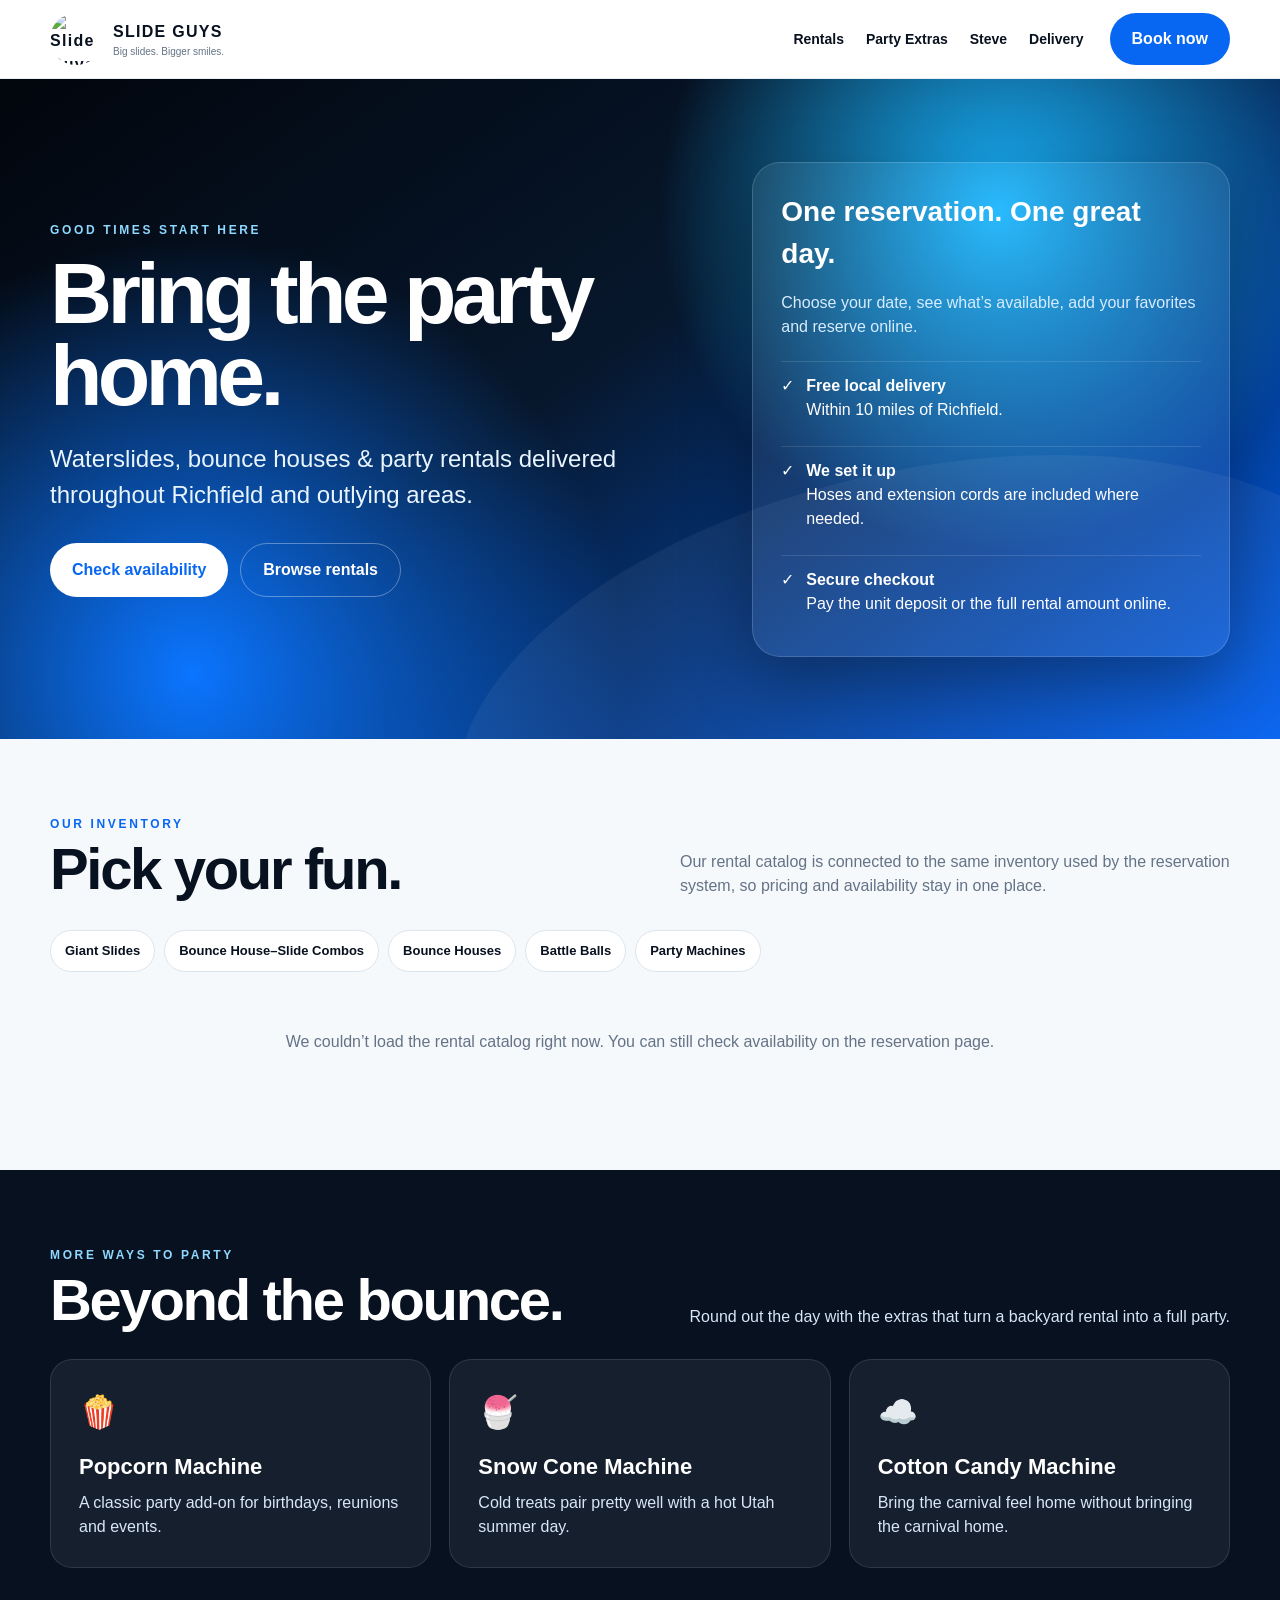
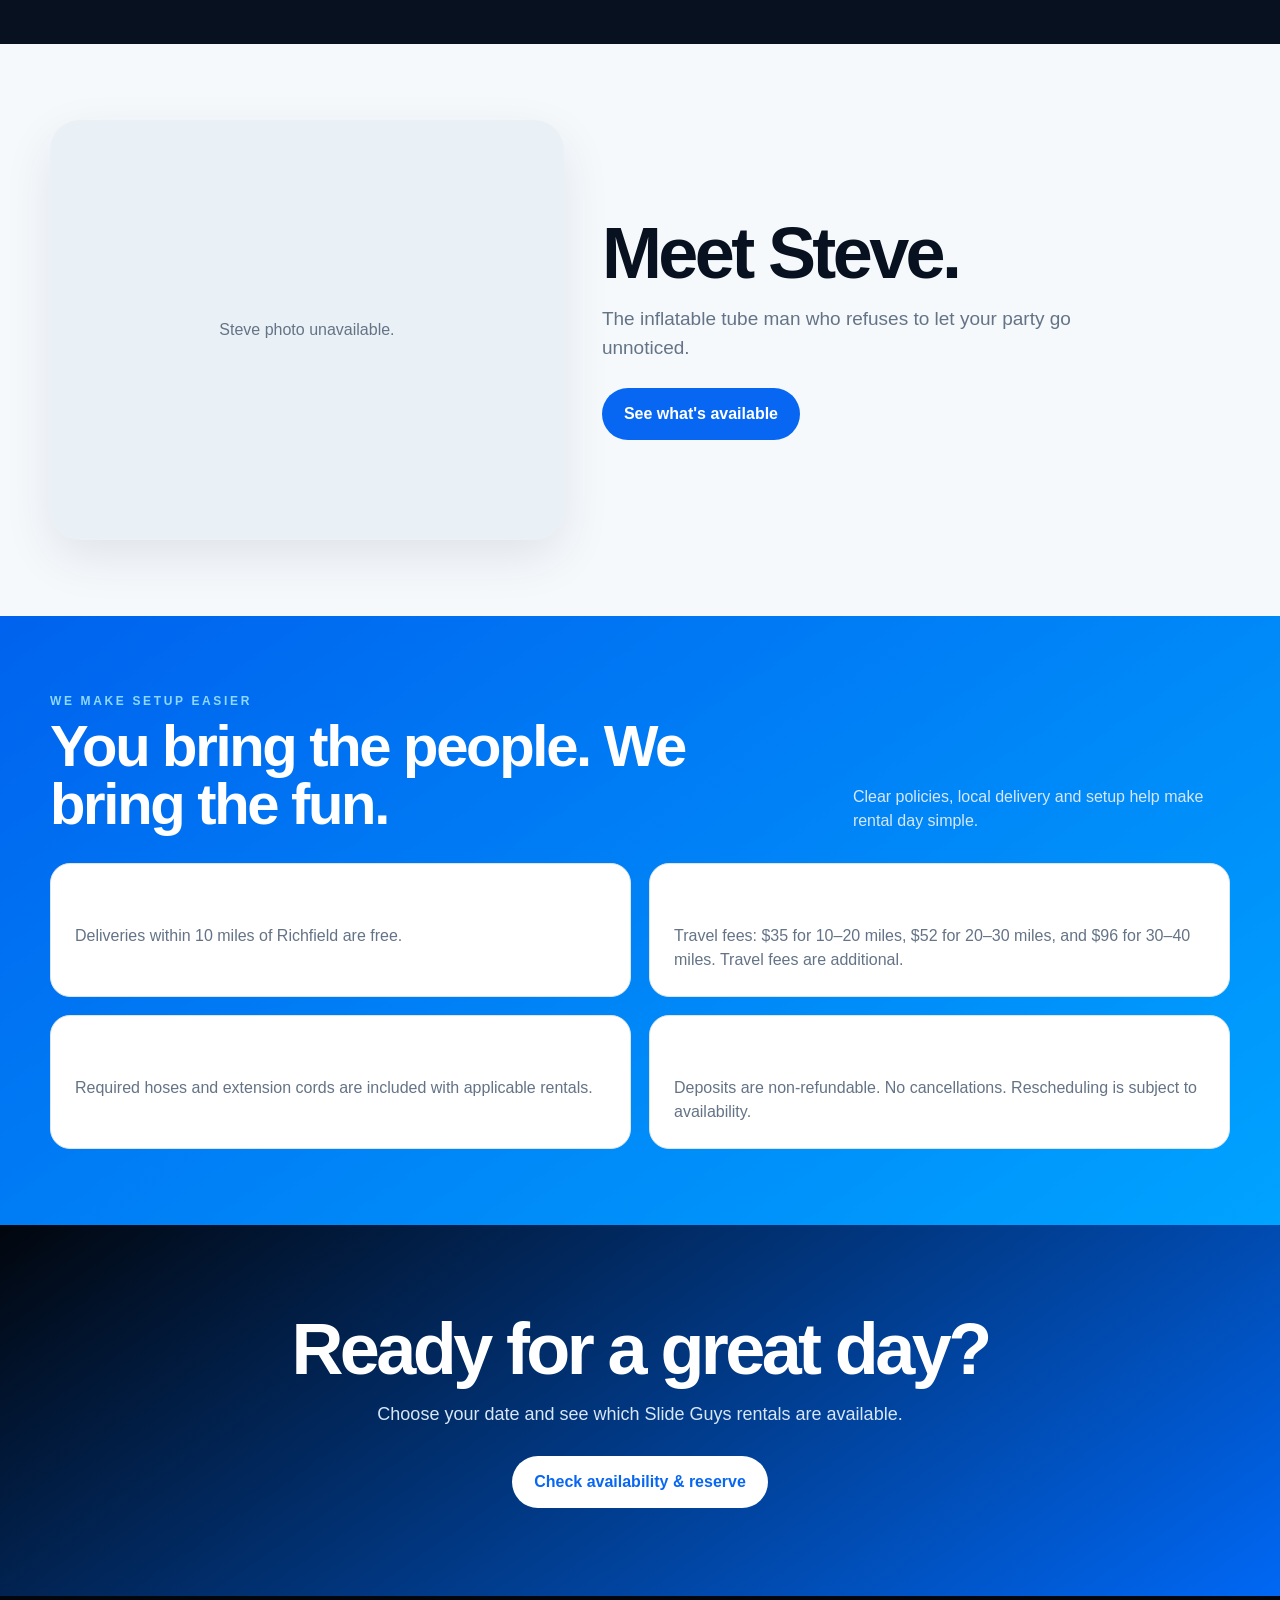
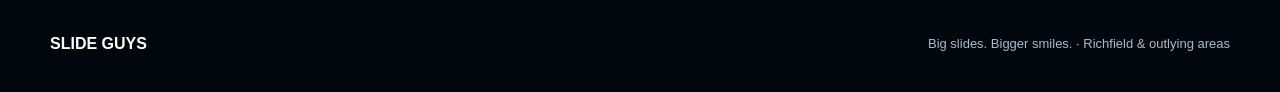
==== commit ee94fd3e: "Refactor Steve card styles and loading behavior Updated styles for the Steve card and added loading " ====
--- a/index.html
+++ b/index.html
@@ -395,26 +395,33 @@
 .steve-card{
   min-height:420px;
   border-radius:30px;
-  background:
-    radial-gradient(circle at 55% 35%,#3db7ff 0,transparent 28%),
-    linear-gradient(145deg,#111,#006bf4);
+  background:#eaf1f6;
   display:grid;
   place-items:center;
-  padding:35px;
-  text-align:center;
+  overflow:hidden;
   box-shadow:var(--shadow);
 }
 
-.steve-emoji{
-  font-size:110px;
-  line-height:1;
+.steve-card img{
+  width:100%;
+  height:100%;
+  min-height:420px;
+  object-fit:cover;
+  display:block;
 }
 
 .steve h2{
   font-size:clamp(42px,6vw,72px);
   line-height:.95;
   letter-spacing:-.05em;
-  margin:10px 0 20px;
+  margin:0 0 18px;
+}
+
+.steve-description{
+  font-size:19px;
+  color:var(--muted);
+  margin:0 0 26px;
+  max-width:520px;
 }
 
 /* DELIVERY */
@@ -613,6 +620,11 @@
 
   .info-grid{
     grid-template-columns:1fr;
+  }
+
+  .steve-card,
+  .steve-card img{
+    min-height:300px;
   }
 
   .footer-row{
@@ -913,60 +925,33 @@
 </section>
 
 
-<section
-  class="section"
-  id="steve"
->
+<section class="section" id="steve">
 
   <div class="wrap steve">
 
-    <div
-      class="steve-card"
-      aria-label="Steve inflatable tube man"
-    >
-
-      <div>
-
-        <div class="steve-emoji">
-          🕺
-        </div>
-
-        <strong style="font-size:30px;color:white">
-          STEVE
-        </strong>
-
+    <div class="steve-card" id="stevePhoto">
+
+      <div class="loading">
+        Loading Steve…
       </div>
 
     </div>
 
-
     <div>
-
-      <div
-        class="kicker"
-        style="color:var(--blue)"
-      >
-        Yes, Steve stays.
-      </div>
 
       <h2>
         Meet Steve.
       </h2>
 
-      <p style="font-size:19px;color:var(--muted)">
+      <p class="steve-description">
         The inflatable tube man who refuses to let your party go unnoticed.
-      </p>
-
-      <p>
-        Steve is part of the Slide Guys personality, so he gets his own
-        spot instead of disappearing into a giant scrolling poster.
       </p>
 
       <a
         class="btn"
         href="/reservations"
       >
-        See what’s available
+        See what's available
       </a>
 
     </div>
@@ -1123,7 +1108,11 @@
 <script>
 document.addEventListener('DOMContentLoaded', async () => {
 
-  const catalog = document.getElementById('catalog');
+  const catalog =
+    document.getElementById('catalog');
+
+  const stevePhoto =
+    document.getElementById('stevePhoto');
 
   const url =
     'https://vaobmohukgcqfvnclqyh.supabase.co';
@@ -1147,9 +1136,64 @@
 
     if (error) throw error;
 
+    const units =
+      data || [];
+
+
+    /* -------------------------
+       STEVE PHOTO
+    ------------------------- */
+
+    const steveUnit =
+      units.find(unit =>
+        String(unit.name || '')
+          .toLowerCase()
+          .includes('steve')
+      );
+
+    if (
+      steveUnit &&
+      steveUnit.thumbnail_url
+    ) {
+
+      stevePhoto.replaceChildren();
+
+      const steveImg =
+        document.createElement('img');
+
+      steveImg.src =
+        steveUnit.thumbnail_url;
+
+      steveImg.alt =
+        'Steve - Slide Guys';
+
+      steveImg.loading =
+        'lazy';
+
+      steveImg.onerror = () => {
+
+        stevePhoto.innerHTML =
+          '<div class="loading">Steve photo unavailable.</div>';
+
+      };
+
+      stevePhoto.append(steveImg);
+
+    } else {
+
+      stevePhoto.innerHTML =
+        '<div class="loading">Steve photo coming soon.</div>';
+
+    }
+
+
+    /* -------------------------
+       RENTAL CATALOG
+    ------------------------- */
+
     catalog.replaceChildren();
 
-    for (const unit of (data || [])) {
+    for (const unit of units) {
 
       const card =
         document.createElement('article');
@@ -1256,7 +1300,7 @@
     }
 
 
-    if (!(data || []).length) {
+    if (!units.length) {
 
       catalog.innerHTML =
         '<div class="loading">No rentals are currently listed.</div>';
@@ -1270,6 +1314,9 @@
     catalog.innerHTML =
       '<div class="loading">We couldn’t load the rental catalog right now. You can still check availability on the reservation page.</div>';
 
+    stevePhoto.innerHTML =
+      '<div class="loading">Steve photo unavailable.</div>';
+
   }
 
 });
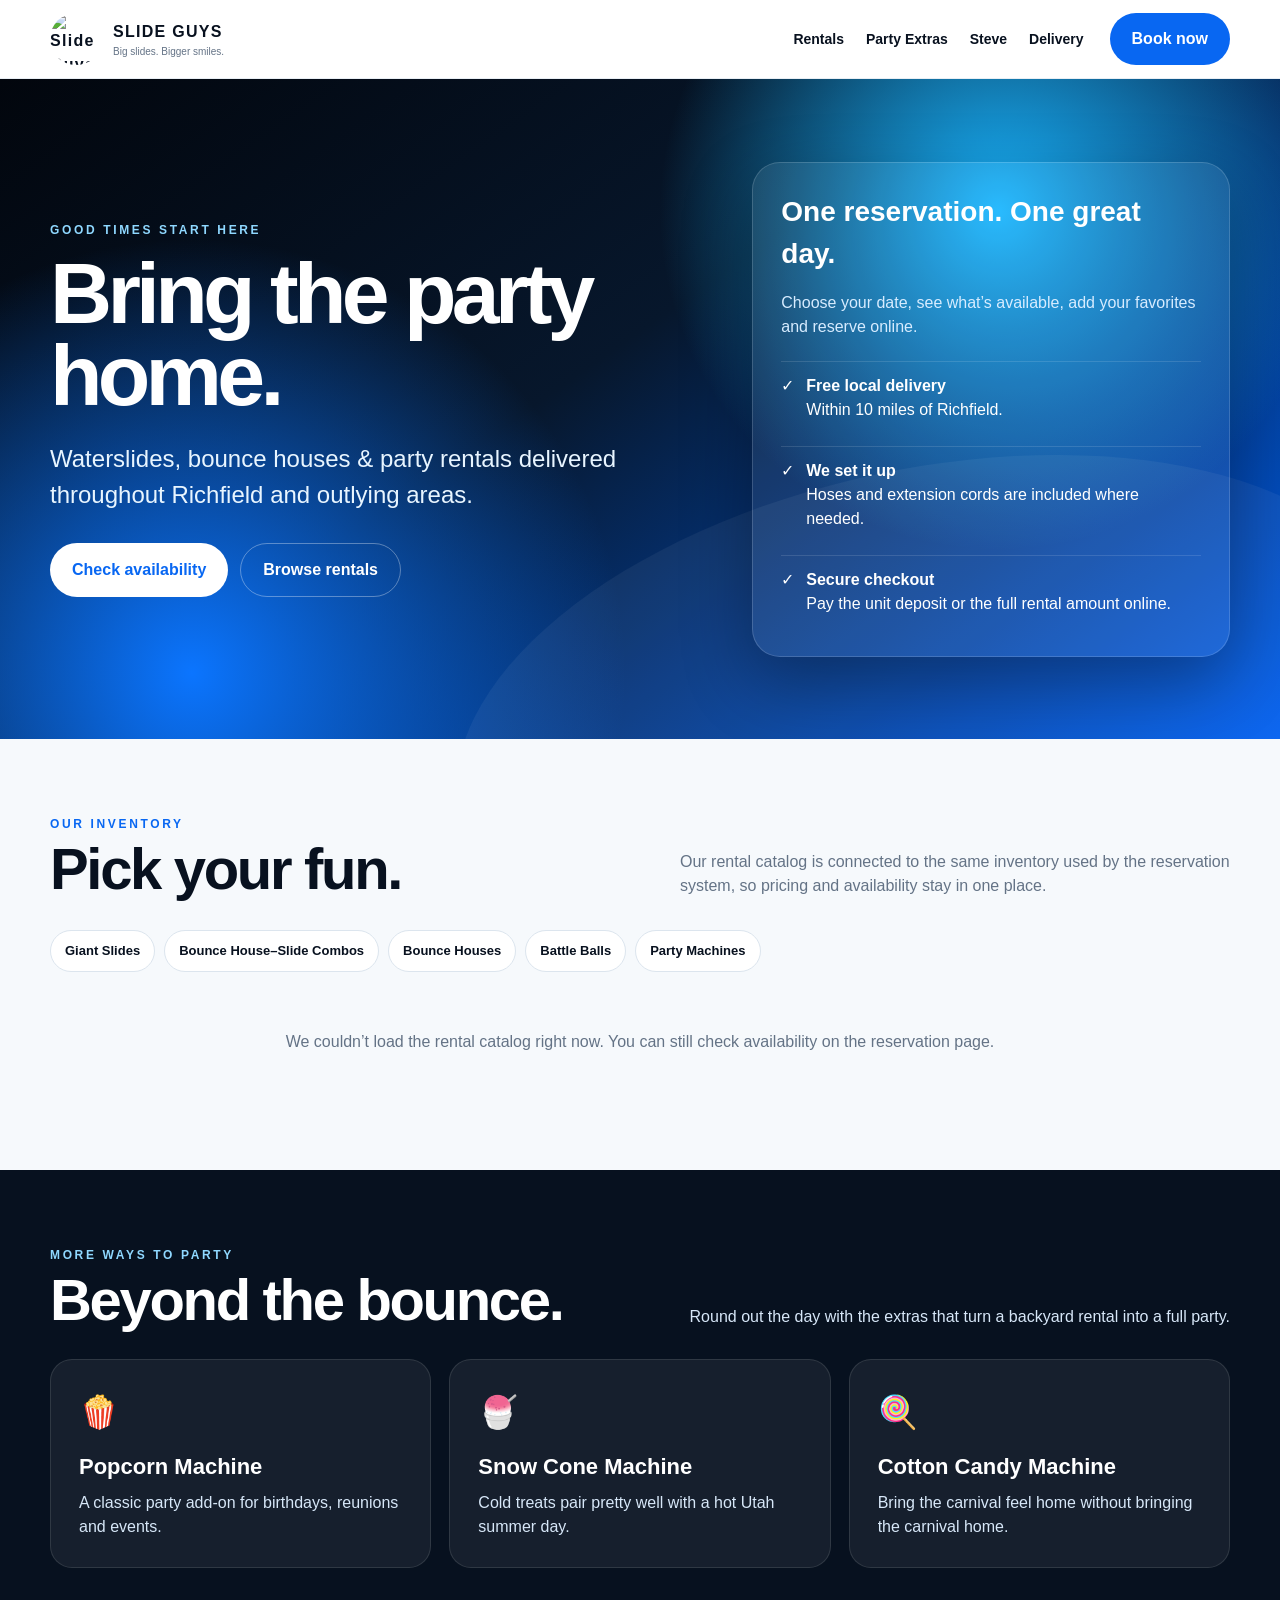
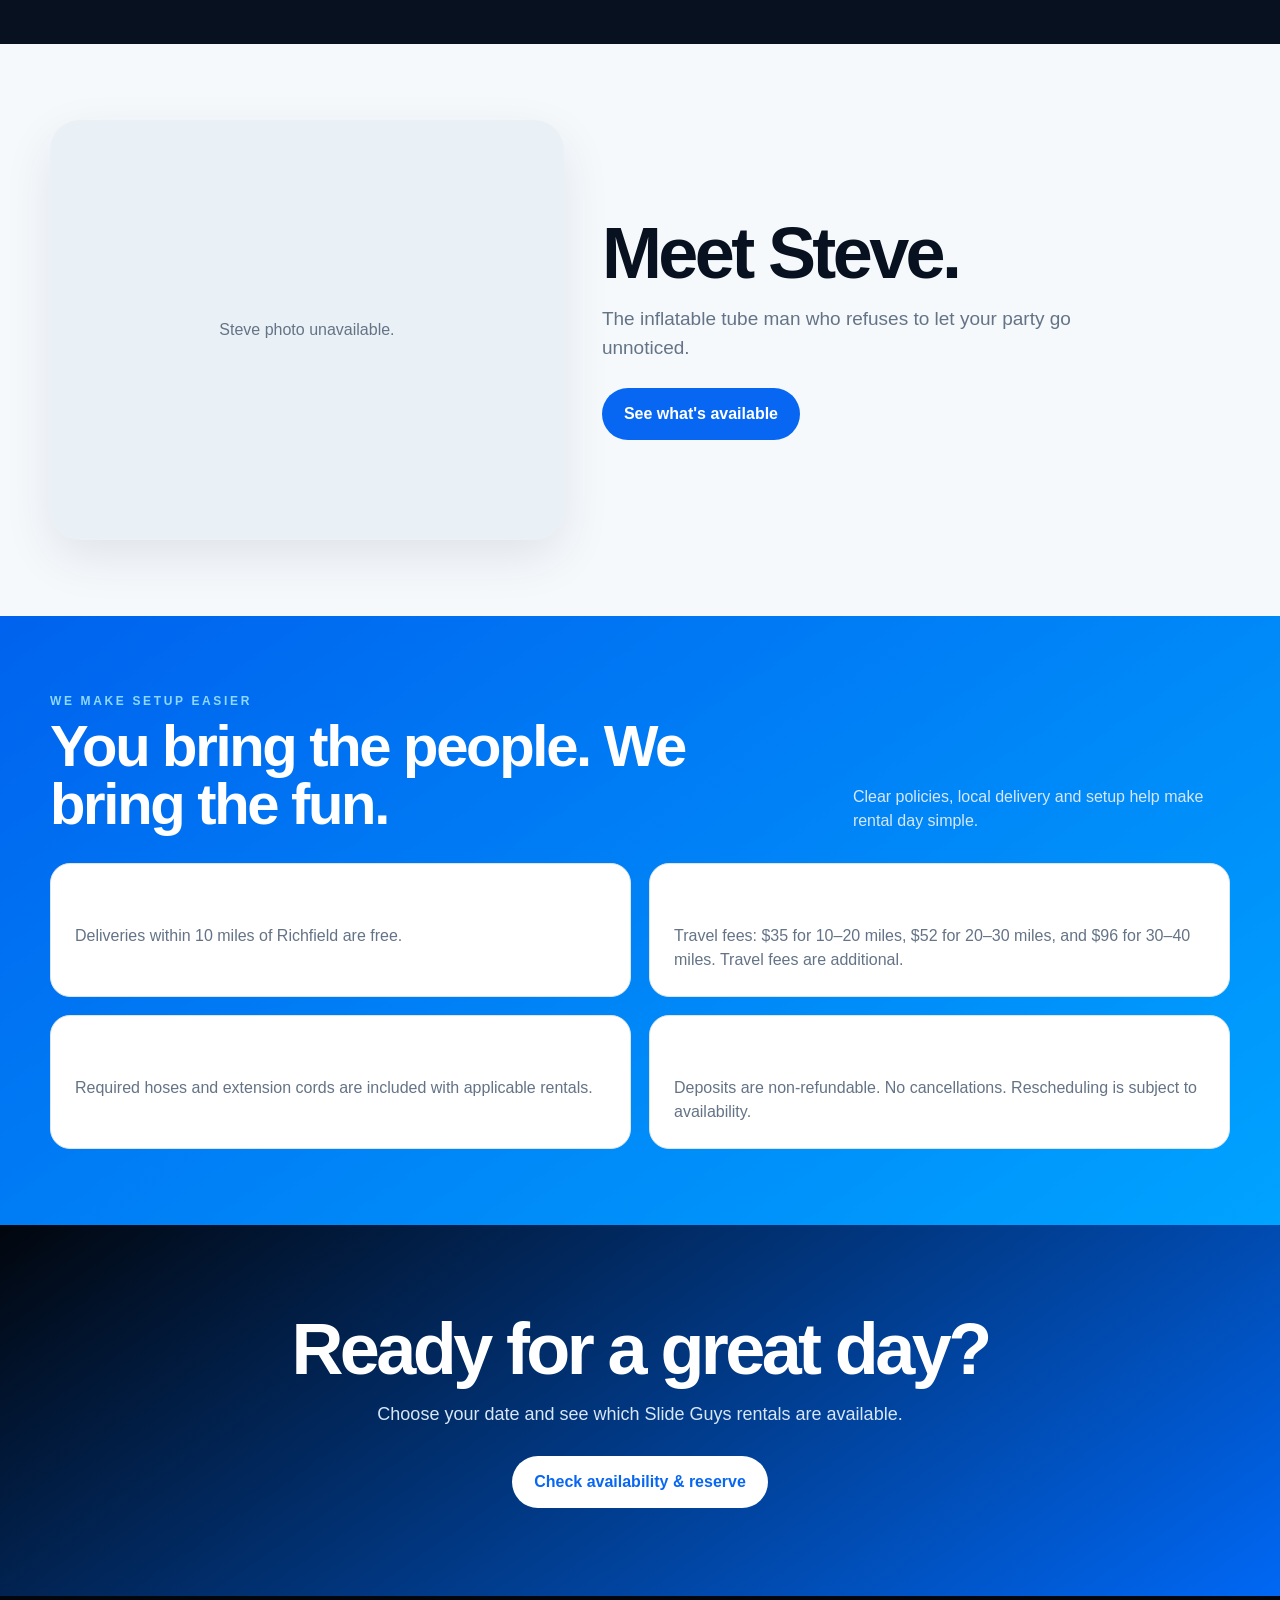
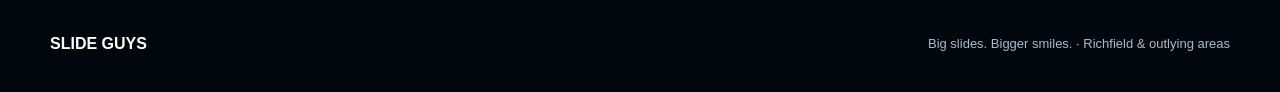
==== commit ed17c0c2: "Refactor HTML structure and clean up code" ====
--- a/index.html
+++ b/index.html
@@ -232,7 +232,7 @@
   display:block;
 }
 
-/* SECTIONS */
+/* GENERAL SECTIONS */
 
 .section{
   padding:76px 0;
@@ -448,7 +448,7 @@
   color:var(--muted);
 }
 
-/* CTA */
+/* FINAL CTA */
 
 .cta{
   text-align:center;
@@ -499,11 +499,7 @@
   color:var(--muted);
 }
 
-.mobile-book{
-  display:none;
-}
-
-/* MOBILE */
+/* TABLET */
 
 @media(max-width:900px){
 
@@ -537,6 +533,8 @@
   }
 }
 
+/* MOBILE */
+
 @media(max-width:620px){
 
   .wrap{
@@ -634,19 +632,10 @@
   .footer-row p{
     margin-top:10px;
   }
-
-  .mobile-book{
-    display:flex;
-    position:fixed;
-    z-index:60;
-    bottom:14px;
-    left:14px;
-    right:14px;
-    box-shadow:0 12px 35px #001a4480;
-  }
 }
 
 @media(max-width:370px){
+
   .catalog{
     grid-template-columns:1fr;
   }
@@ -657,32 +646,44 @@
 <body>
 
 <header class="site-header">
+
   <div class="wrap nav">
 
     <a class="brand" href="/">
+
       <img
         src="https://lh3.googleusercontent.com/a-/ALV-UjUTAoSFAR5OUMj0ZCkgLF1RMYoE-Q85G0HPftaFEBBIjjzw9cQ=s265-w265-h265"
         alt="Slide Guys logo"
       >
+
       <span>
         SLIDE GUYS
         <small>Big slides. Bigger smiles.</small>
       </span>
+
     </a>
 
     <nav class="nav-links" aria-label="Main navigation">
+
       <a href="#rentals">Rentals</a>
       <a href="#party">Party Extras</a>
       <a href="#steve">Steve</a>
       <a href="#delivery">Delivery</a>
+
     </nav>
 
-    <a class="btn" href="/reservations">Book now</a>
+    <a class="btn" href="/reservations">
+      Book now
+    </a>
 
   </div>
+
 </header>
 
+
 <main>
+
+<!-- HERO -->
 
 <section class="hero">
 
@@ -721,6 +722,7 @@
 
     </div>
 
+
     <aside class="hero-card">
 
       <h2>
@@ -735,27 +737,38 @@
       <div class="hero-points">
 
         <div class="hero-point">
+
           <span>✓</span>
+
           <div>
             <b>Free local delivery</b>
             Within 10 miles of Richfield.
           </div>
+
         </div>
 
+
         <div class="hero-point">
+
           <span>✓</span>
+
           <div>
             <b>We set it up</b>
             Hoses and extension cords are included where needed.
           </div>
+
         </div>
 
+
         <div class="hero-point">
+
           <span>✓</span>
+
           <div>
             <b>Secure checkout</b>
             Pay the unit deposit or the full rental amount online.
           </div>
+
         </div>
 
       </div>
@@ -766,6 +779,8 @@
 
 </section>
 
+
+<!-- RENTALS -->
 
 <section class="section" id="rentals">
 
@@ -795,37 +810,22 @@
 
     </div>
 
+
     <div
       class="category-row"
       aria-label="Rental categories"
     >
 
-      <span class="chip">
-        Giant Slides
-      </span>
-
-      <span class="chip">
-        Bounce House–Slide Combos
-      </span>
-
-      <span class="chip">
-        Bounce Houses
-      </span>
-
-      <span class="chip">
-        Battle Balls
-      </span>
-
-      <span class="chip">
-        Party Machines
-      </span>
+      <span class="chip">Giant Slides</span>
+      <span class="chip">Bounce House–Slide Combos</span>
+      <span class="chip">Bounce Houses</span>
+      <span class="chip">Battle Balls</span>
+      <span class="chip">Party Machines</span>
 
     </div>
 
-    <div
-      id="catalog"
-      class="catalog"
-    >
+
+    <div id="catalog" class="catalog">
 
       <div class="loading">
         Loading Slide Guys rentals…
@@ -838,10 +838,9 @@
 </section>
 
 
-<section
-  class="section dark"
-  id="party"
->
+<!-- PARTY EXTRAS -->
+
+<section class="section dark" id="party">
 
   <div class="wrap">
 
@@ -866,6 +865,7 @@
 
     </div>
 
+
     <div class="feature-grid">
 
       <article class="feature">
@@ -905,7 +905,7 @@
       <article class="feature">
 
         <div class="icon">
-          ☁️
+          🍭
         </div>
 
         <h3>
@@ -925,17 +925,23 @@
 </section>
 
 
+<!-- STEVE -->
+
 <section class="section" id="steve">
 
   <div class="wrap steve">
 
-    <div class="steve-card" id="stevePhoto">
+    <div
+      class="steve-card"
+      id="stevePhoto"
+    >
 
       <div class="loading">
         Loading Steve…
       </div>
 
     </div>
+
 
     <div>
 
@@ -961,10 +967,9 @@
 </section>
 
 
-<section
-  class="section blue"
-  id="delivery"
->
+<!-- DELIVERY -->
+
+<section class="section blue" id="delivery">
 
   <div class="wrap">
 
@@ -1051,6 +1056,8 @@
 
 </section>
 
+
+<!-- FINAL CTA -->
 
 <section class="cta">
 
@@ -1078,6 +1085,8 @@
 </main>
 
 
+<!-- FOOTER -->
+
 <footer>
 
   <div class="wrap footer-row">
@@ -1095,14 +1104,6 @@
 </footer>
 
 
-<a
-  class="btn mobile-book"
-  href="/reservations"
->
-  Check availability
-</a>
-
-
 <script src="https://cdn.jsdelivr.net/npm/@supabase/supabase-js@2"></script>
 
 <script>
@@ -1114,16 +1115,23 @@
   const stevePhoto =
     document.getElementById('stevePhoto');
 
+
   const url =
     'https://vaobmohukgcqfvnclqyh.supabase.co';
 
+
   const key =
     'eyJhbGciOiJIUzI1NiIsInR5cCI6IkpXVCJ9.eyJpc3MiOiJzdXBhYmFzZSIsInJlZiI6InZhb2Jtb2h1a2djcWZ2bmNscXloIiwicm9sZSI6ImFub24iLCJpYXQiOjE3NDQ3NTcyNzksImV4cCI6MjA2MDMzMzI3OX0.6pl5QBTVUr8wu3bn4kXhI2kPE5qf97PrIbUw7-0382M';
 
+
   try {
 
     const db =
-      window.supabase.createClient(url, key);
+      window.supabase.createClient(
+        url,
+        key
+      );
+
 
     const { data, error } =
       await db
@@ -1131,25 +1139,44 @@
         .select(
           'id,name,thumbnail_url,price,deposit_amount,order'
         )
-        .eq('is_hidden', false)
-        .order('order', { ascending:true });
-
-    if (error) throw error;
+        .eq(
+          'is_hidden',
+          false
+        )
+        .order(
+          'order',
+          {
+            ascending:true
+          }
+        );
+
+
+    if (error) {
+      throw error;
+    }
+
 
     const units =
       data || [];
 
 
-    /* -------------------------
+    /* =========================
        STEVE PHOTO
-    ------------------------- */
+       Uses Steve's actual
+       thumbnail from inventory.
+    ========================= */
 
     const steveUnit =
       units.find(unit =>
-        String(unit.name || '')
-          .toLowerCase()
-          .includes('steve')
+
+        String(
+          unit.name || ''
+        )
+        .toLowerCase()
+        .includes('steve')
+
       );
+
 
     if (
       steveUnit &&
@@ -1158,18 +1185,23 @@
 
       stevePhoto.replaceChildren();
 
+
       const steveImg =
         document.createElement('img');
 
+
       steveImg.src =
         steveUnit.thumbnail_url;
 
+
       steveImg.alt =
         'Steve - Slide Guys';
 
+
       steveImg.loading =
         'lazy';
 
+
       steveImg.onerror = () => {
 
         stevePhoto.innerHTML =
@@ -1177,9 +1209,14 @@
 
       };
 
-      stevePhoto.append(steveImg);
-
-    } else {
+
+      stevePhoto.append(
+        steveImg
+      );
+
+    }
+
+    else {
 
       stevePhoto.innerHTML =
         '<div class="loading">Steve photo coming soon.</div>';
@@ -1187,40 +1224,55 @@
     }
 
 
-    /* -------------------------
+    /* =========================
        RENTAL CATALOG
-    ------------------------- */
+    ========================= */
 
     catalog.replaceChildren();
 
-    for (const unit of units) {
+
+    for (
+      const unit of units
+    ) {
 
       const card =
-        document.createElement('article');
+        document.createElement(
+          'article'
+        );
+
 
       card.className =
         'rental';
 
 
       const media =
-        document.createElement('div');
+        document.createElement(
+          'div'
+        );
+
 
       media.className =
         'rental-media';
 
 
       const img =
-        document.createElement('img');
+        document.createElement(
+          'img'
+        );
+
 
       img.src =
         unit.thumbnail_url || '';
 
+
       img.alt =
         unit.name;
 
+
       img.loading =
         'lazy';
 
+
       img.onerror = () => {
 
         img.remove();
@@ -1230,54 +1282,80 @@
 
       };
 
-      media.append(img);
+
+      media.append(
+        img
+      );
 
 
       const body =
-        document.createElement('div');
+        document.createElement(
+          'div'
+        );
+
 
       body.className =
         'rental-body';
 
 
       const h =
-        document.createElement('h3');
+        document.createElement(
+          'h3'
+        );
+
 
       h.textContent =
         unit.name;
 
 
       const price =
-        document.createElement('div');
+        document.createElement(
+          'div'
+        );
+
 
       price.className =
         'price';
 
+
       price.textContent =
         '$' +
-        Number(unit.price).toFixed(2) +
+        Number(
+          unit.price
+        ).toFixed(2) +
         ' / rental';
 
 
       const dep =
-        document.createElement('p');
+        document.createElement(
+          'p'
+        );
+
 
       dep.className =
         'deposit';
 
+
       dep.textContent =
         'Deposit: $' +
-        Number(unit.deposit_amount).toFixed(2);
+        Number(
+          unit.deposit_amount
+        ).toFixed(2);
 
 
       const a =
-        document.createElement('a');
+        document.createElement(
+          'a'
+        );
+
 
       a.className =
         'btn';
 
+
       a.href =
         '/reservations';
+
 
       a.textContent =
         'Check availability';
@@ -1290,17 +1368,23 @@
         a
       );
 
+
       card.append(
         media,
         body
       );
 
-      catalog.append(card);
+
+      catalog.append(
+        card
+      );
 
     }
 
 
-    if (!units.length) {
+    if (
+      !units.length
+    ) {
 
       catalog.innerHTML =
         '<div class="loading">No rentals are currently listed.</div>';
@@ -1309,11 +1393,12 @@
 
   }
 
-  catch (e) {
+  catch (error) {
 
     catalog.innerHTML =
       '<div class="loading">We couldn’t load the rental catalog right now. You can still check availability on the reservation page.</div>';
 
+
     stevePhoto.innerHTML =
       '<div class="loading">Steve photo unavailable.</div>';
 
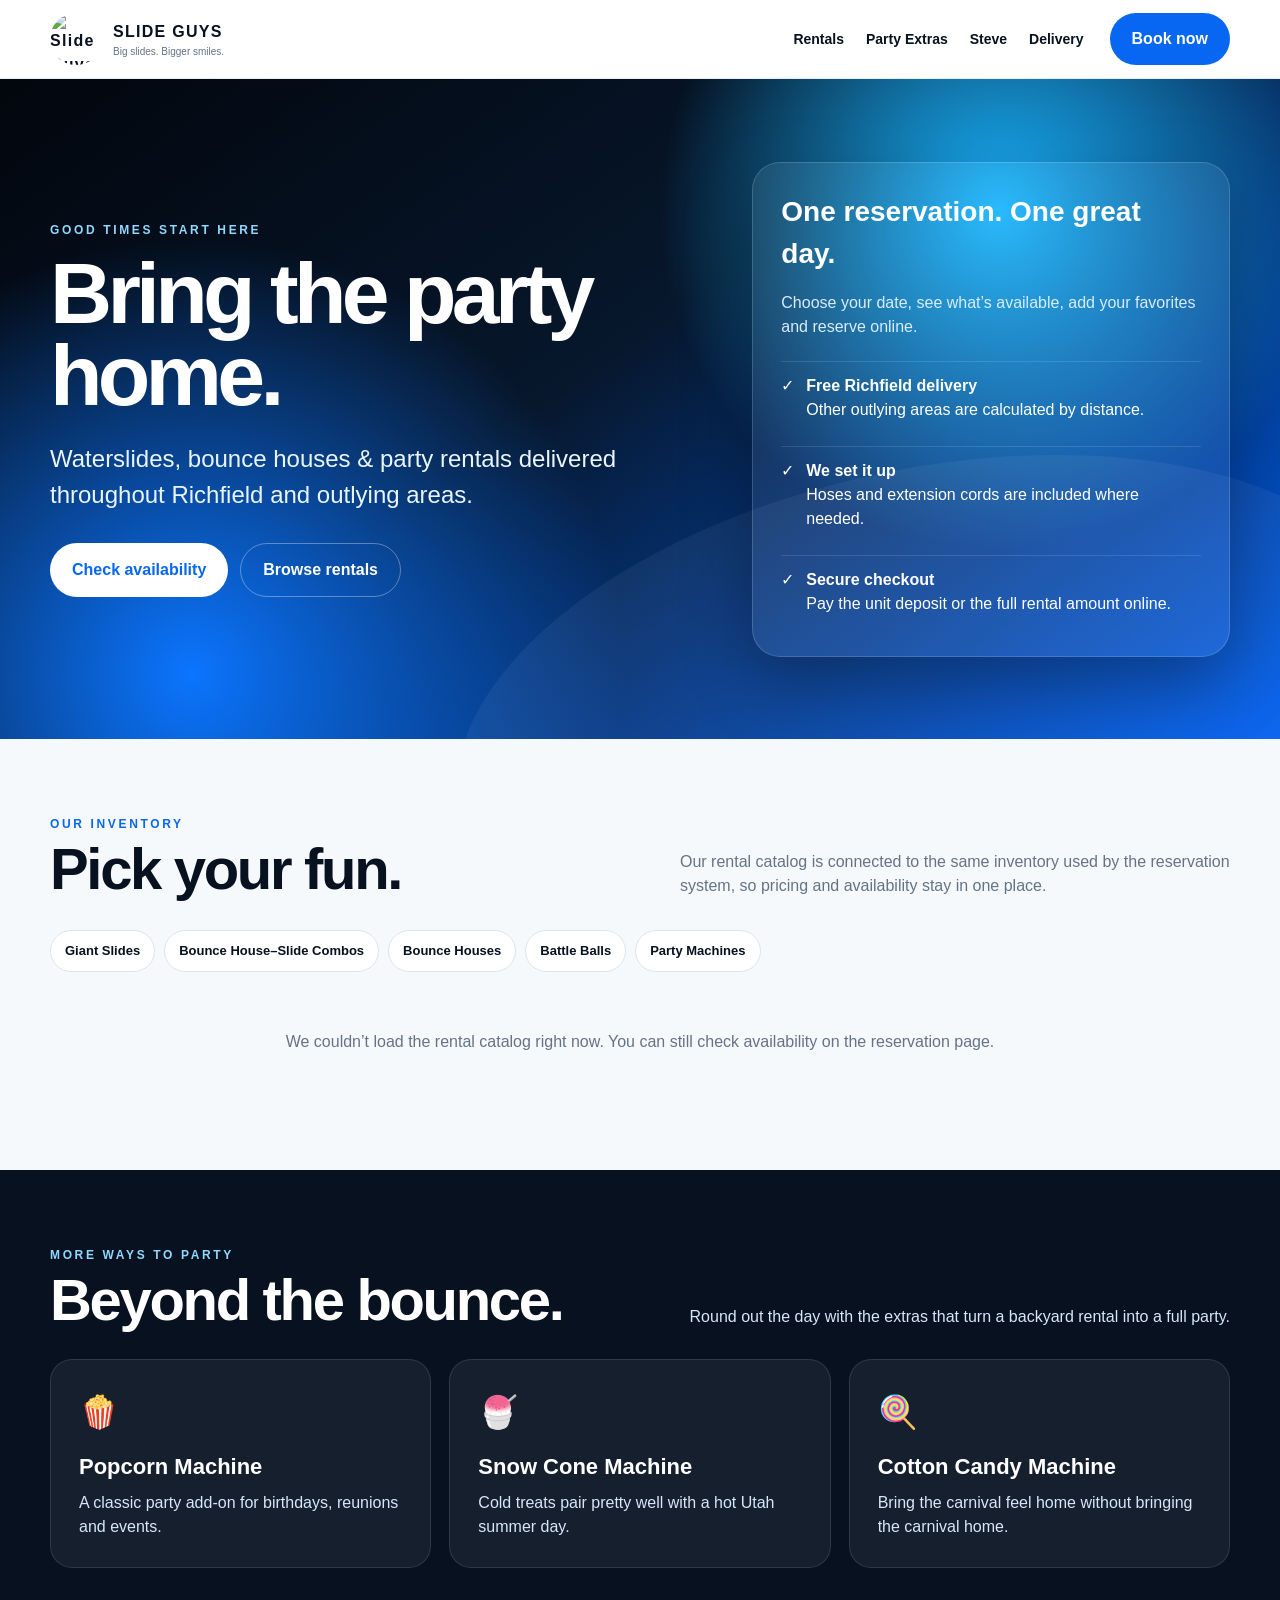
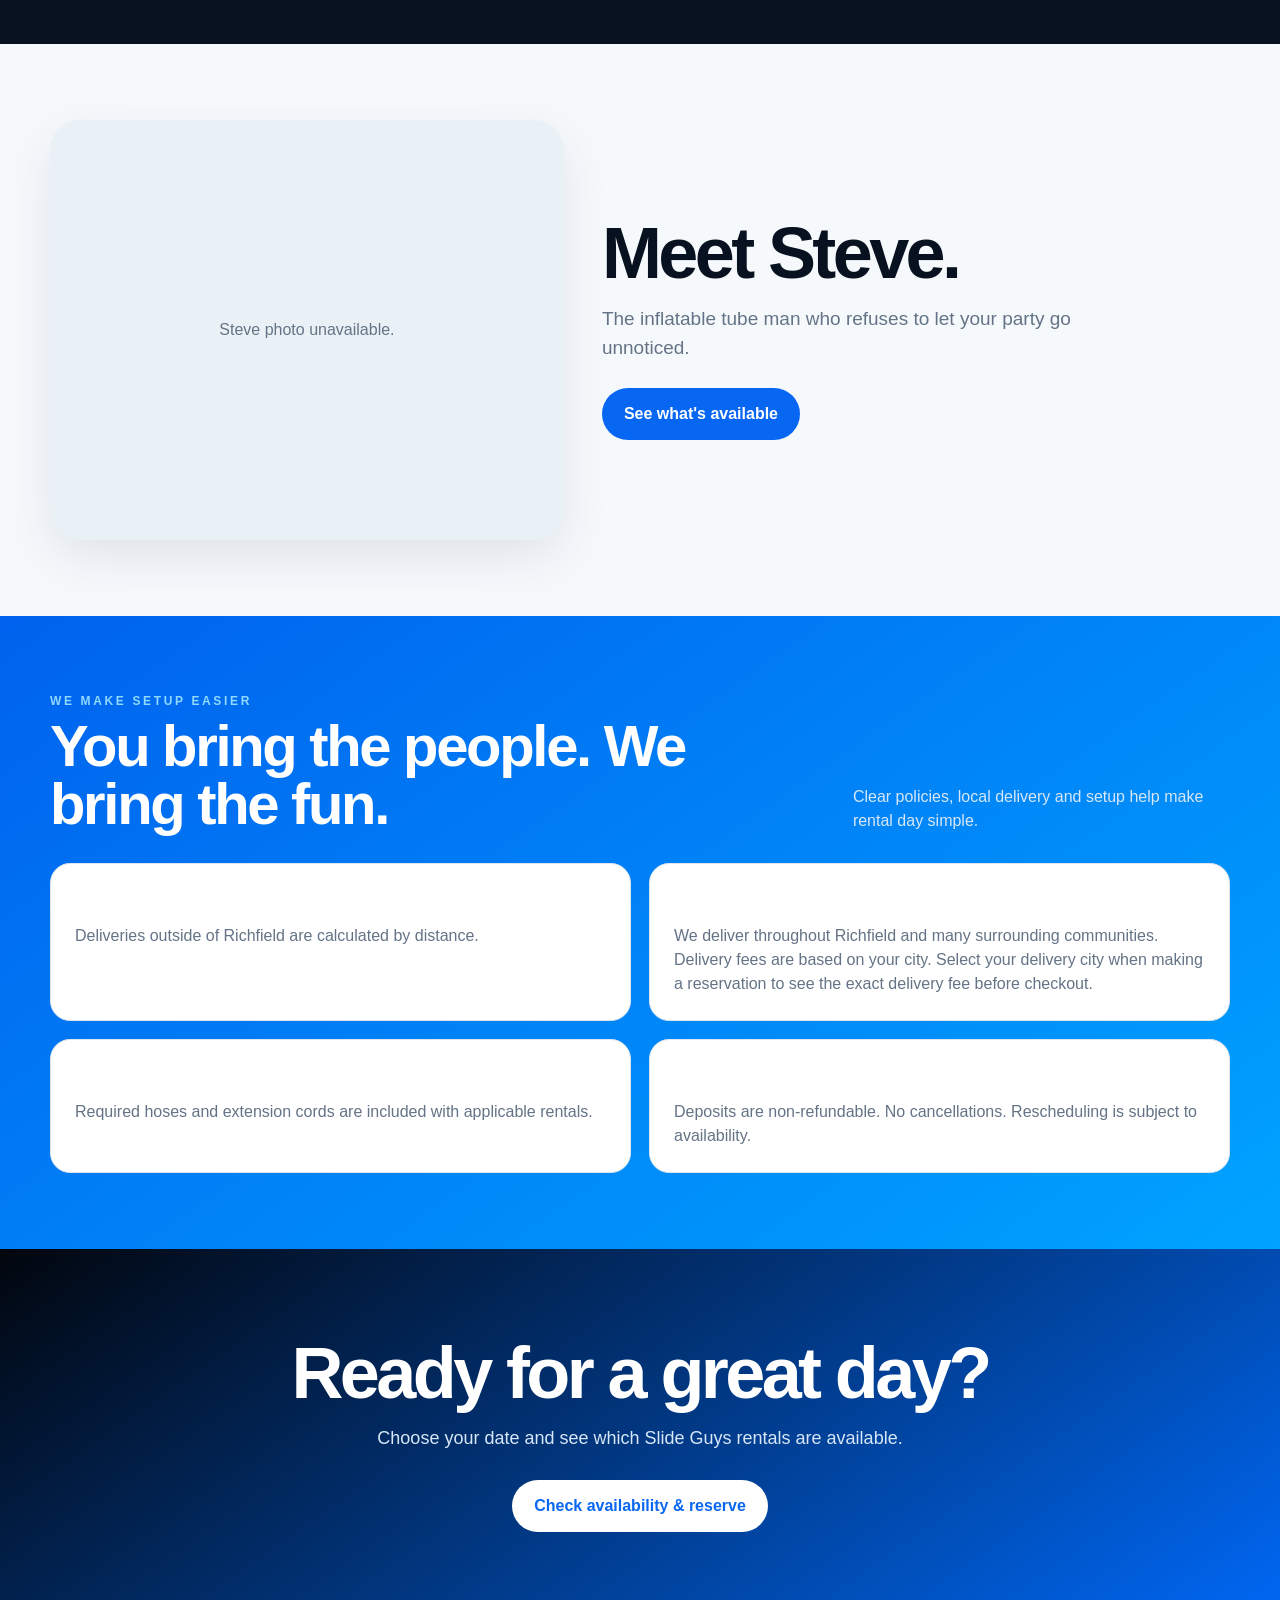
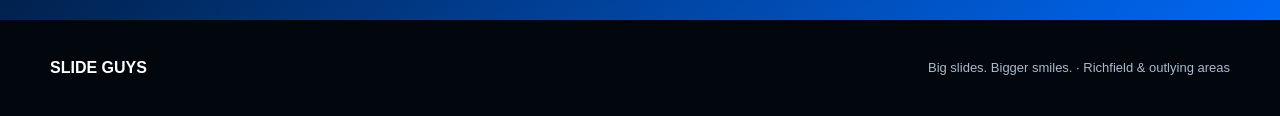
==== commit 5898bc27: "Revise delivery details for clarity Updated delivery information to specify Richfield and surroundin" ====
--- a/index.html
+++ b/index.html
@@ -741,8 +741,8 @@
           <span>✓</span>
 
           <div>
-            <b>Free local delivery</b>
-            Within 10 miles of Richfield.
+            <b>Free Richfield delivery</b>
+            Other outlying areas are calculated by distance.
           </div>
 
         </div>
@@ -999,11 +999,11 @@
       <article class="info">
 
         <h3>
-          Free delivery within 10 miles
+          Free Richfield delivery
         </h3>
 
         <p>
-          Deliveries within 10 miles of Richfield are free.
+          Deliveries outside of Richfield are calculated by distance.
         </p>
 
       </article>
@@ -1016,8 +1016,9 @@
         </h3>
 
         <p>
-          Travel fees: $35 for 10–20 miles, $52 for 20–30 miles,
-          and $96 for 30–40 miles. Travel fees are additional.
+           We deliver throughout Richfield and many surrounding communities.
+    Delivery fees are based on your city. Select your delivery city when
+    making a reservation to see the exact delivery fee before checkout.
         </p>
 
       </article>
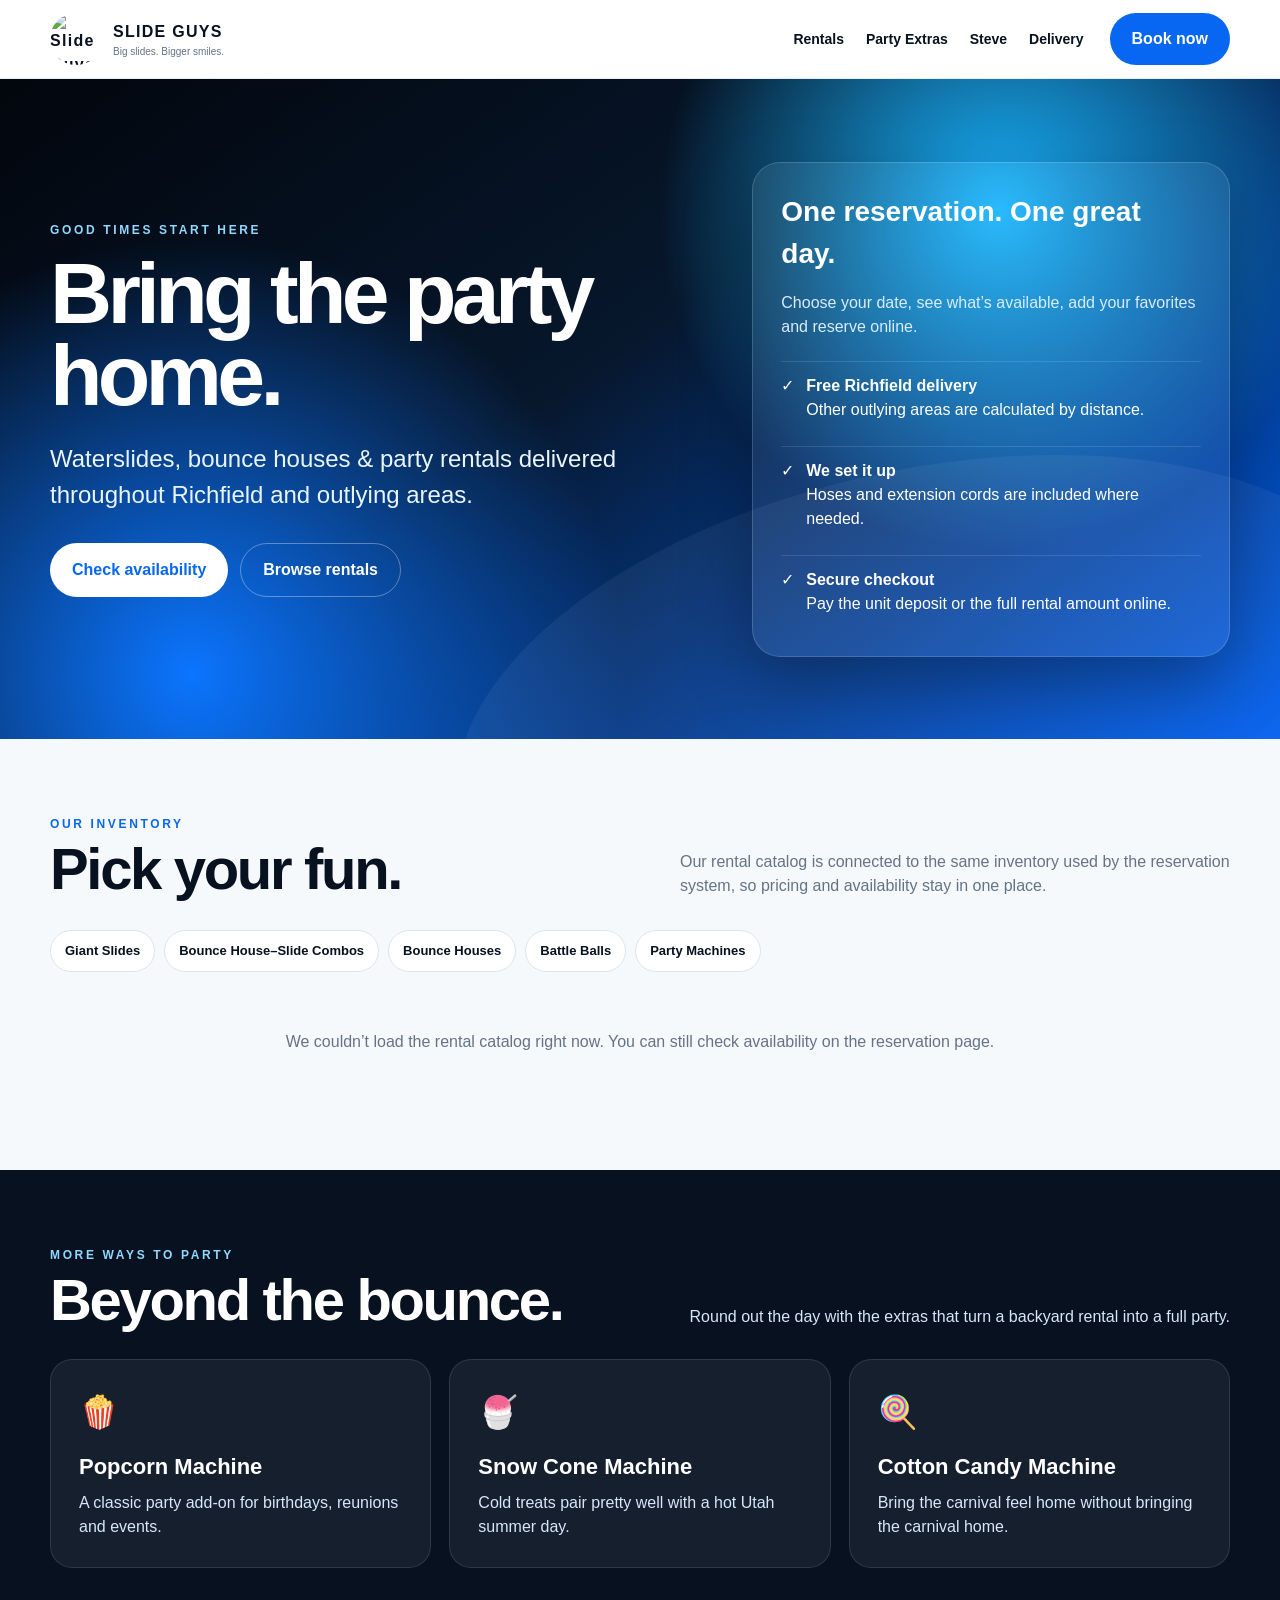
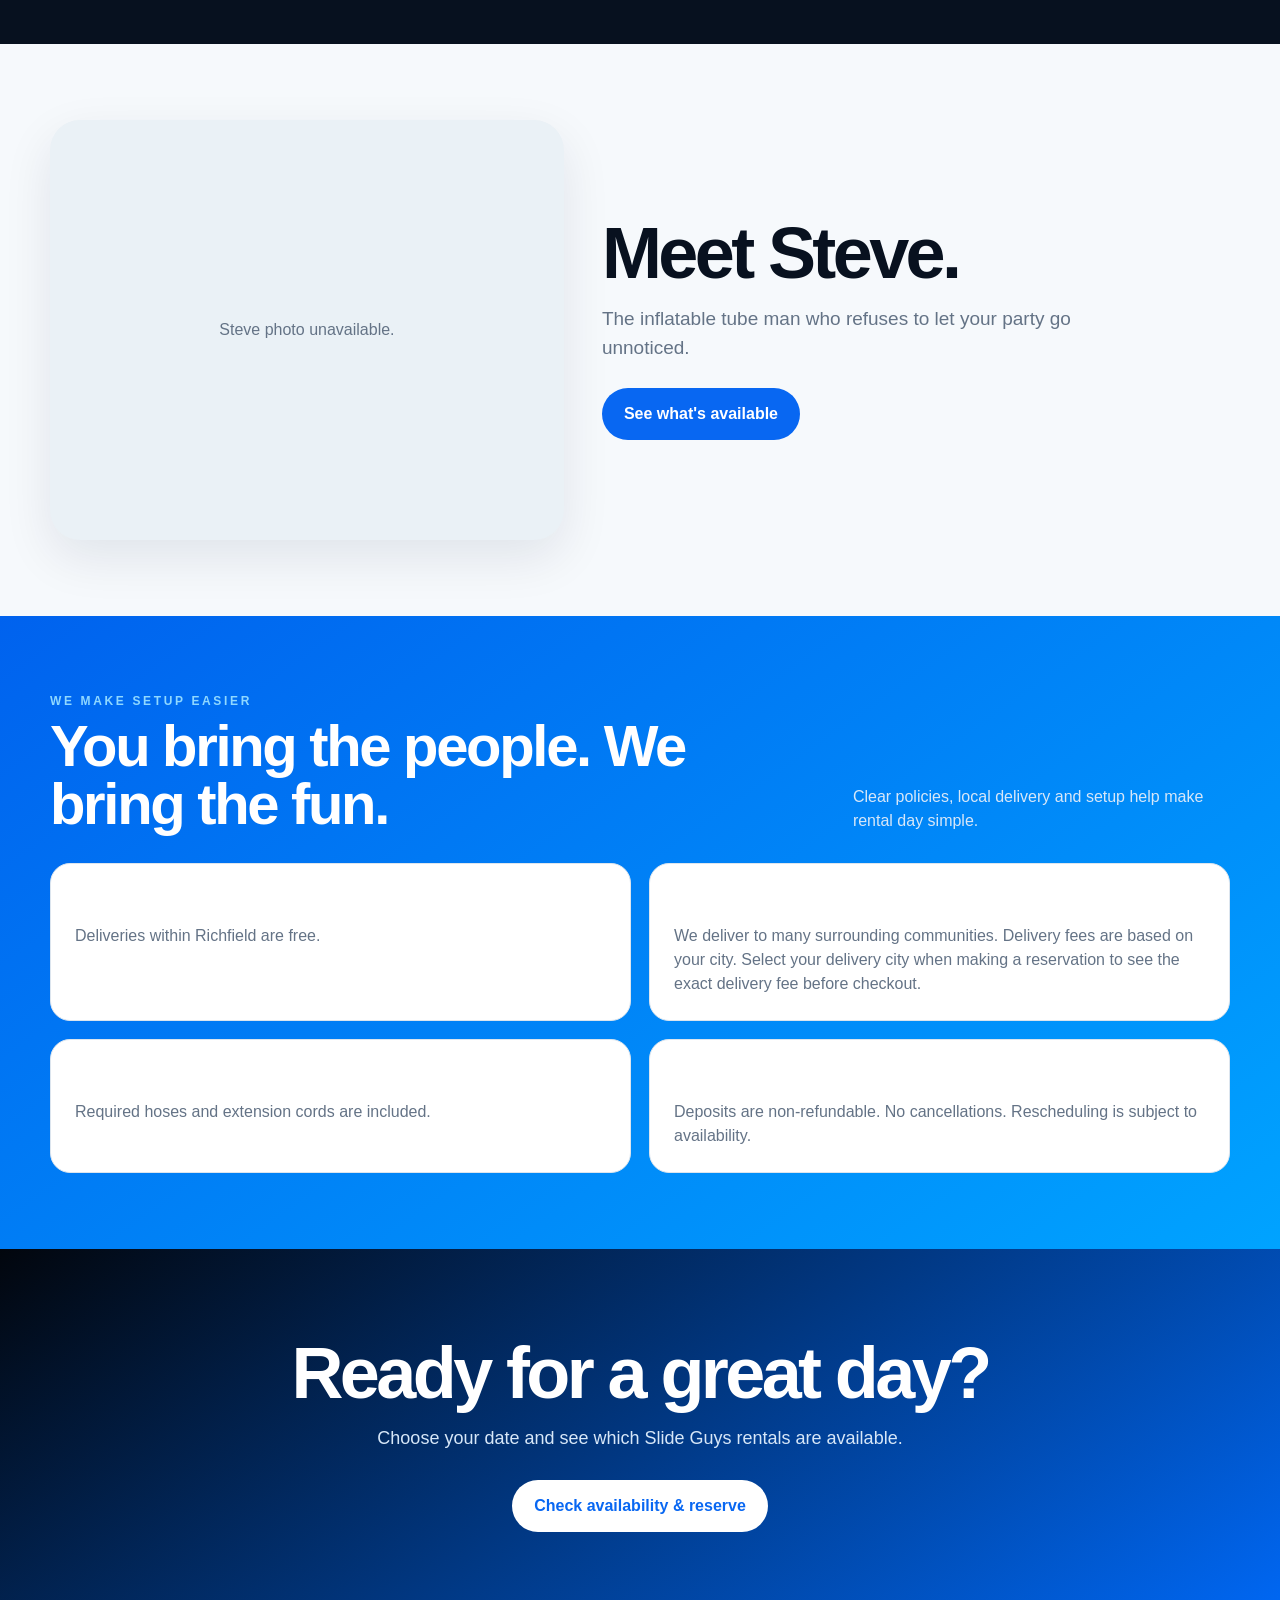
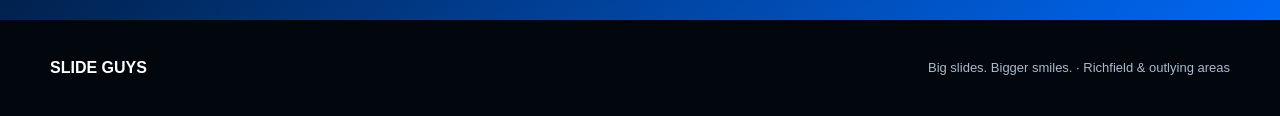
==== commit e1ae8b50: "Update delivery information in index.html" ====
--- a/index.html
+++ b/index.html
@@ -1003,7 +1003,7 @@
         </h3>
 
         <p>
-          Deliveries outside of Richfield are calculated by distance.
+          Deliveries within Richfield are free.
         </p>
 
       </article>
@@ -1016,7 +1016,7 @@
         </h3>
 
         <p>
-           We deliver throughout Richfield and many surrounding communities.
+           We deliver to many surrounding communities.
     Delivery fees are based on your city. Select your delivery city when
     making a reservation to see the exact delivery fee before checkout.
         </p>
@@ -1031,8 +1031,7 @@
         </h3>
 
         <p>
-          Required hoses and extension cords are included with applicable
-          rentals.
+          Required hoses and extension cords are included.
         </p>
 
       </article>
